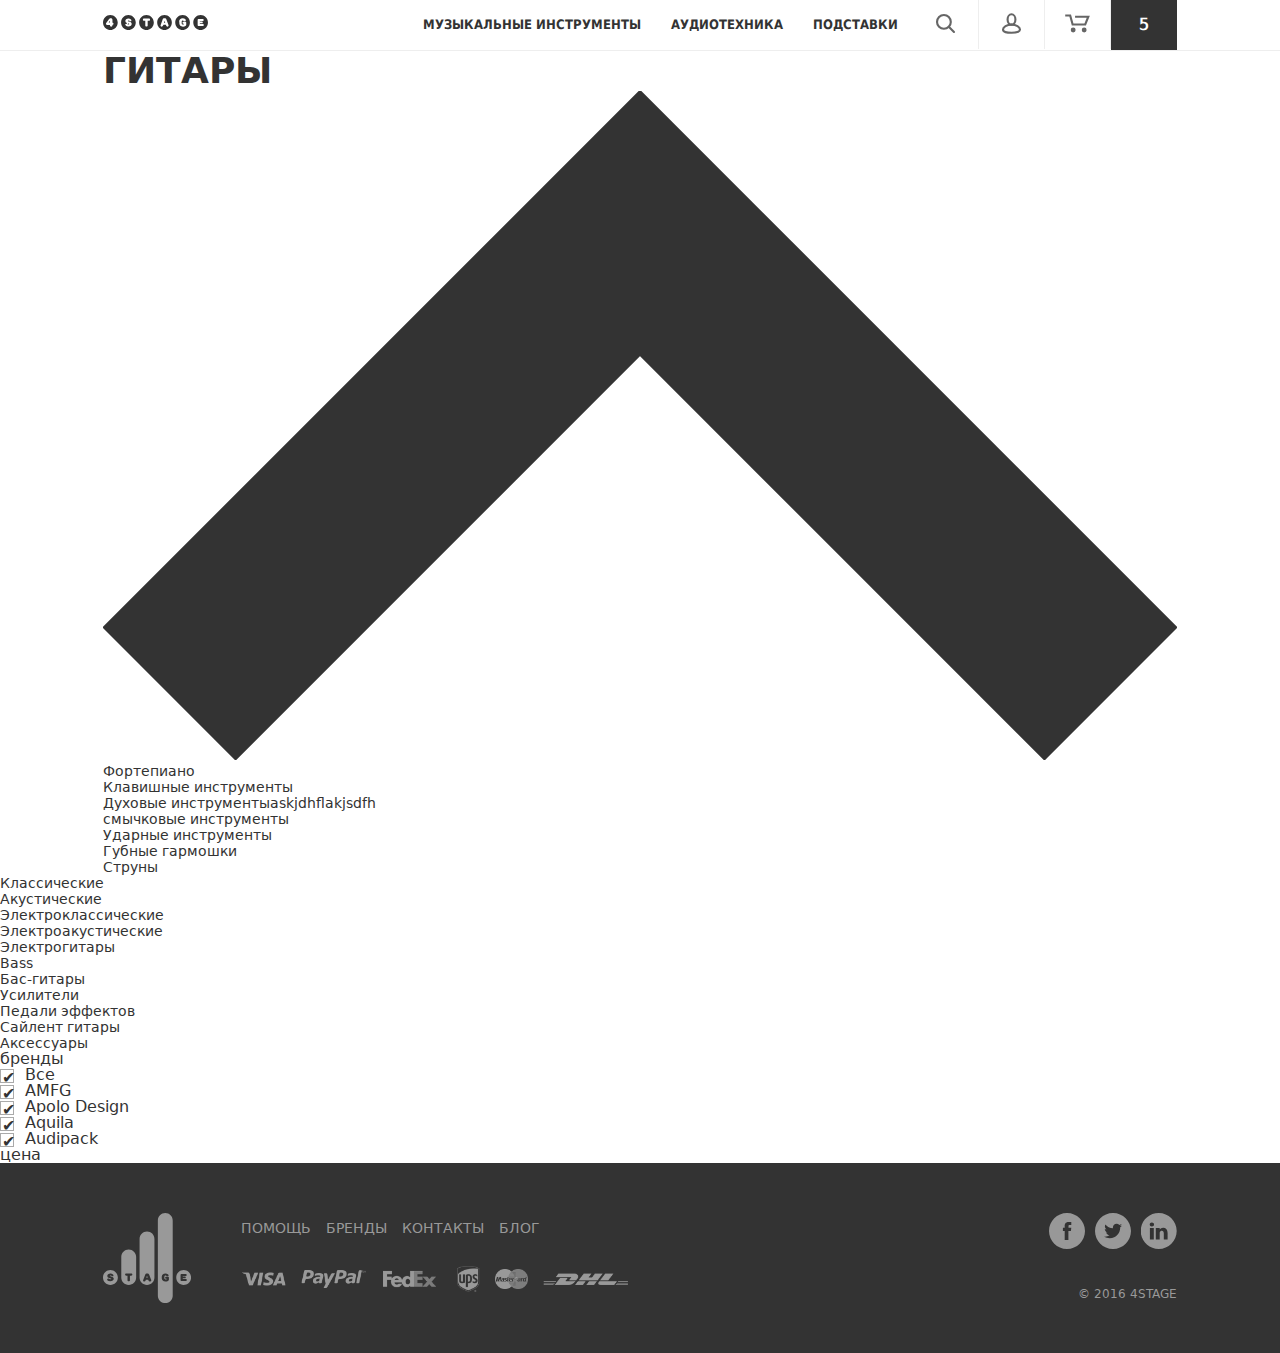
==== list.html @ 6c4a40c4 "no message" ====
<!DOCTYPE html>
<html lang="en">
<head>
    <meta charset="UTF-8">
    <title>4stage</title>

    <meta name="viewport" content="width=device-width, initial-scale=1.0, user-scalable=0">
    <link href="lib/owl-carousel/css/owl.carousel.css" rel="stylesheet">
    <link href="lib/owl-carousel/css/owl.theme.css" rel="stylesheet">
    <link rel="stylesheet" href="lib/bootstrap/css/bootstrap.min.css"/>
    <link rel="stylesheet" href="lib/swiper/css/swiper.min.css">
    <link rel="stylesheet" href="css/main.css" type="text/css"/>
</head>
<body>
<header class="navbar-fixed-top">
    <nav class="navbar navbar-default ">
        <div class="container-fluid">
            <div class="navbar-header">
                <a class="navbar-brand" href="#"><img src="img/ico/logo-min.svg" alt=""></a>

                <ul class="nav-menu">
                    <li class="search"><a><img src="img/ico/search.svg" alt=""><img src="img/ico/close.svg"
                                                                                    alt=""></a></li>
                    <li class="user-login"><a><img src="img/ico/user.svg" alt=""></a></li>
                    <li class="bucket"><a><img src="img/ico/bucket.svg" alt=""></a></li>
                    <li>0</li>
                </ul>
                <ul class="nav navbar-nav">
                    <li>
                        <a href="#menu1" data-toggle="tab">Музыкальные инструменты</a>
                    </li>
                    <li>
                        <a href="#menu2" data-toggle="tab">Аудиотехника</a>
                    </li>
                    <li>
                        <a href="#menu3" data-toggle="tab">Подставки</a>
                    </li>
                </ul>
            </div>

        </div>
    </nav>

    <div class="tab-content">
        <!--<div class="triangle"></div>-->
        <ul class="drop-menu tab-pane fade" id="menu1">
            <li><a href=""><img src="img/ico/MuzikalnieInstrumenti/1.svg" alt=""><span>Фортепиано</span></a></li>
            <li><a href=""><img src="img/ico/MuzikalnieInstrumenti/2.svg" alt=""><span>Клавишные инструменты</span></a>
            </li>
            <li><a href=""><img src="img/ico/MuzikalnieInstrumenti/3.svg" alt=""><span>Духовые инструменты</span></a>
            </li>
            <li><a href=""><img src="img/ico/MuzikalnieInstrumenti/4.svg" alt=""><span>Гитары</span></a></li>
            <li><a href=""><img src="img/ico/MuzikalnieInstrumenti/5.svg" alt=""><span>Смычковые инструменты</span></a>
            </li>
            <li><a href=""><img src="img/ico/MuzikalnieInstrumenti/6.svg" alt=""><span>Ударные инструменты</span></a>
            </li>
            <li><a href=""><img src="img/ico/MuzikalnieInstrumenti/7.svg" alt=""><span>Губные гармошки</span></a></li>
            <li><a href=""><img src="img/ico/MuzikalnieInstrumenti/8.svg" alt=""><span>Струны</span></a></li>
        </ul>

        <ul class="drop-menu tab-pane fade" id="menu2">
            <li><a href=""><img src="img/ico/AudioTexnika/1.svg" alt=""><span>Фортепиано</span></a></li>
            <li><a href=""><img src="img/ico/AudioTexnika/2.svg" alt=""><span>Клавишные инструменты</span></a></li>
            <li><a href=""><img src="img/ico/AudioTexnika/3.svg" alt=""><span>Духовые инструменты</span></a></li>
            <li><a href=""><img src="img/ico/AudioTexnika/4.svg" alt=""><span>Гитары</span></a></li>
            <li><a href=""><img src="img/ico/AudioTexnika/5.svg" alt=""><span>Смычковые инструменты</span></a></li>
            <li><a href=""><img src="img/ico/AudioTexnika/6.svg" alt=""><span>Ударные инструменты</span></a></li>
            <li><a href=""><img src="img/ico/AudioTexnika/7.svg" alt=""><span>Губные гармошки</span></a></li>
            <li><a href=""><img src="img/ico/AudioTexnika/8.svg" alt=""><span>Струны</span></a></li>
        </ul>
        <ul class="drop-menu tab-pane fade" id="menu3">
            <li><a href=""><img src="img/ico/Podstavki/1.svg" alt=""><span>Фортепиано</span></a></li>
            <li><a href=""><img src="img/ico/Podstavki/2.svg" alt=""><span>Клавишные инструменты</span></a></li>
            <li><a href=""><img src="img/ico/Podstavki/3.svg" alt=""><span>Духовые инструменты</span></a></li>
            <li><a href=""><img src="img/ico/Podstavki/4.svg" alt=""><span>Гитары</span></a></li>
            <li><a href=""><img src="img/ico/Podstavki/5.svg" alt=""><span>Смычковые инструменты</span></a></li>
        </ul>
        <div class="find">

            <div>
                <form action="">

                    <img src="img/ico/search-input.svg" alt=""><input type="text" name="search" class=""
                                                                      placeholder="Поиск">
                </form>
            </div>

        </div>
    </div>
    <div class="log-sub">

        <div class="login">
            <h1>Вход</h1>
            <form>
                <input type="email" name="mail" placeholder="E-mail">
                <input type="password" name="pass" placeholder="Пароль">
                <a href="#">Забыли пароль?</a>
                <input type="submit" name="enter" value="ВОЙТИ">
                <a href="#">Зарегистрироваться</a>
            </form>
        </div>
        <div class="subtotal">
            <ul>
                <li class="clearfix">
                    <div class="pic"><img src="img/subtotal-guitar-01.png" alt=""></div>
                    <div>
                        <h4><a href="#">D400-Dante</a></h4>
                        <p>Yamaha</p>
                        <p>Qty: <span>1</span></p>
                    </div>
                    <div>
                        <a class="close"></a>
                        <p class="price-bucket">$300</p>
                    </div>
                </li>
                <li class="clearfix">
                    <div class="pic"><img src="img/subtotal-guitar-01.png" alt=""></div>
                    <div>
                        <h4><a href="#">D400-Dante</a></h4>
                        <p>Yamaha</p>
                        <p>Qty: <span>1</span></p>
                    </div>
                    <div>
                        <a class="close"></a>
                        <p class="price-bucket">$240</p>
                    </div>
                </li>
                <li class="clearfix">
                    <div class="pic"><img src="img/subtotal-guitar-01.png" alt=""></div>
                    <div>
                        <h4><a href="#">D400-Dante</a></h4>
                        <p>Yamaha</p>
                        <p>Qty: <span>1</span></p>
                    </div>
                    <div>
                        <a class="close"></a>
                        <p class="price-bucket">$250</p>
                    </div>
                </li>
                <li class="clearfix">
                    <div class="pic"><img src="img/subtotal-guitar-01.png" alt=""></div>
                    <div>
                        <h4><a href="#">D400-Dante</a></h4>
                        <p>Yamaha</p>
                        <p>Qty: <span>1</span></p>
                    </div>
                    <div>
                        <a class="close"></a>
                        <p class="price-bucket">$420</p>
                    </div>
                </li>
                <li class="clearfix">
                    <div class="pic"><img src="img/subtotal-guitar-01.png" alt=""></div>
                    <div>
                        <h4><a href="#">D400-Dante</a></h4>
                        <p>Yamaha</p>
                        <p>Qty: <span>1</span></p>
                    </div>
                    <div>
                        <a class="close"></a>
                        <p class="price-bucket">$100</p>
                    </div>
                </li>
            </ul>
            <div class="checkout clearfix">
                <span>Subtotal</span>
                <span class="total-price">$0</span>
                <a href="#">ПЕРЕЙТИ К ОФОРМЛЕНИЮ</a>
            </div>
            <div class="bucket-empty">
                <img src="img/ico/empty-bucket-01.svg" alt="">
                <h1>карзина ПУСТА</h1>
                <p>Brows our products and fill the cart</p>
            </div>
        </div>
    </div>
</header>
<main class="list">
    <div class="part1">
        <div class="navigation">
            <div class="instrument">
                <div>
                    <h1>ГИТАРЫ</h1>
                    <span><img src="img/ico/dropdowen-arrow.svg" alt=""></span>
                </div>
                <ul>
                    <li><a href="#">Фортепиано</a></li>
                    <li><a href="#">Клавишные инструменты</a></li>
                    <li><a href="#">Духовые инструментыaskjdhflakjsdfh</a></li>
                    <li><a href="#">смычковые инструменты</a></li>
                    <li><a href="#">Ударные инструменты</a></li>
                    <li><a href="#">Губные гармошки</a></li>
                    <li><a href="#">Струны</a></li>
                </ul>
            </div>
            <div class="ordering"></div>
        </div>

    </div>
    <div class="part2">
        <div class="category">
            <ul class="type-of-instrument">
                <li><a href="#">Классические</a></li>
                <li><a href="#">Акустические</a></li>
                <li><a href="#">Электроклассические</a></li>
                <li><a href="#">Электроакустические</a></li>
                <li><a href="#">Электрогитары</a></li>
                <li><a href="#">Bass</a></li>
                <li><a href="#">Бас-гитары</a></li>
                <li><a href="#">Усилители</a></li>
                <li><a href="#">Педали эффектов</a></li>
                <li><a href="#">Сайлент гитары</a></li>
                <li><a href="#">Аксессуары</a></li>
            </ul>
            <div class="instrument-brand">
                <h3>бренды</h3>
                <div></div><ul>
                    <li>
                        <input type="checkbox" id="test1" checked="checked"/>
                        <label for="test1">Все</label>
                    </li>
                    <li>
                        <input type="checkbox" id="test2" checked="checked"/>
                        <label for="test2">AMFG</label>
                    </li>
                    <li>
                        <input type="checkbox" id="test3" checked="checked"/>
                        <label for="test3">Apolo Design</label>
                    </li>
                    <li>
                        <input type="checkbox" id="test4" checked="checked"/>
                        <label for="test4">Aquila</label>
                    </li>
                    <li>
                        <input type="checkbox" id="test5" checked="checked"/>
                        <label for="test5">Audipack</label>
                    </li>
                </ul>
            </div>
            <div class="price-slider">
                <h3>цена</h3>
                <ul>
                    <div></div>
                </ul>
            </div>
        </div>
        <div class="instrument-list">

        </div>
    </div>
</main>

<footer>
    <div class="footer clearfix">
        <div class="footer-logo"><a href="#"><img src="img/ico/main-logo-footer-01.svg" alt=""></a></div>
        <div class="footer-menu">
            <div class="vertical">
                <ul class="nav-menu-footer">
                    <li><a href="#">Помощь</a></li>
                    <li><a href="#">Бренды</a></li>
                    <li><a href="#">Контакты</a></li>
                    <li><a href="#">Блог</a></li>
                </ul>
                <ul class="pay-system">
                    <li><a href="#"><img src="img/logos/visa-01.png" alt=""></a></li>
                    <li><a href="#"><img src="img/logos/paypal-01.png" alt=""></a></li>
                    <li><a href="#"><img src="img/logos/FedEx-01.png" alt=""></a></li>
                    <li><a href="#"><img src="img/logos/ups-01.png" alt=""></a></li>
                    <li><a href="#"><img src="img/logos/master-01.png" alt=""></a></li>
                    <li><a href="#"><img src="img/logos/dhl-01.png" alt=""></a></li>
                </ul>
            </div>
        </div>
        <div class="social">
            <ul class="clearfix">
                <li><a href="#"><img src="img/ico/facebook.svg" alt=""></a></li>
                <li><a href="#"><img src="img/ico/twitter.svg" alt=""></a></li>
                <li><a href="#"><img src="img/ico/linkedin.svg" alt=""></a></li>
            </ul>
            <p>© 2016 <a href="#">4stage</a></p>
        </div>
    </div>
</footer>

<script type="text/javascript" src="lib/jQuery/jquery-1.12.3.min.js"></script>
<script type="text/javascript" src="lib/jQueryUI/js/jquery-ui.min.js"></script>
<script type="text/javascript" src="lib/massonry-isotop/js/masonry.js"></script>
<script src="lib/owl-carousel/js/owl.carousel.min.js"></script>
<script type="text/javascript" src="lib/bootstrap/js/bootstrap.js"></script>
<script src="js/main.js" type="text/javascript"></script>
</body>
</html>
---- css/main.css ----
@charset "UTF-8";
/* Welcome to Compass.
 * In this file you should write your main styles. (or centralize your imports)
 * Import this file using the following HTML or equivalent:
 * <link href="/stylesheets/screen.css" media="screen, projection" rel="stylesheet" type="text/css" /> */
/* line 5, ../../../../Library/Ruby/Gems/2.0.0/gems/compass-core-1.0.3/stylesheets/compass/reset/_utilities.scss */
html, body, div, span, applet, object, iframe,
h1, h2, h3, h4, h5, h6, p, blockquote, pre,
a, abbr, acronym, address, big, cite, code,
del, dfn, em, img, ins, kbd, q, s, samp,
small, strike, strong, sub, sup, tt, var,
b, u, i, center,
dl, dt, dd, ol, ul, li,
fieldset, form, label, legend,
table, caption, tbody, tfoot, thead, tr, th, td,
article, aside, canvas, details, embed,
figure, figcaption, footer, header, hgroup,
menu, nav, output, ruby, section, summary,
time, mark, audio, video {
  margin: 0;
  padding: 0;
  border: 0;
  font: inherit;
  font-size: 100%;
  vertical-align: baseline;
}

/* line 22, ../../../../Library/Ruby/Gems/2.0.0/gems/compass-core-1.0.3/stylesheets/compass/reset/_utilities.scss */
html {
  line-height: 1;
}

/* line 24, ../../../../Library/Ruby/Gems/2.0.0/gems/compass-core-1.0.3/stylesheets/compass/reset/_utilities.scss */
ol, ul {
  list-style: none;
}

/* line 26, ../../../../Library/Ruby/Gems/2.0.0/gems/compass-core-1.0.3/stylesheets/compass/reset/_utilities.scss */
table {
  border-collapse: collapse;
  border-spacing: 0;
}

/* line 28, ../../../../Library/Ruby/Gems/2.0.0/gems/compass-core-1.0.3/stylesheets/compass/reset/_utilities.scss */
caption, th, td {
  text-align: left;
  font-weight: normal;
  vertical-align: middle;
}

/* line 30, ../../../../Library/Ruby/Gems/2.0.0/gems/compass-core-1.0.3/stylesheets/compass/reset/_utilities.scss */
q, blockquote {
  quotes: none;
}
/* line 103, ../../../../Library/Ruby/Gems/2.0.0/gems/compass-core-1.0.3/stylesheets/compass/reset/_utilities.scss */
q:before, q:after, blockquote:before, blockquote:after {
  content: "";
  content: none;
}

/* line 32, ../../../../Library/Ruby/Gems/2.0.0/gems/compass-core-1.0.3/stylesheets/compass/reset/_utilities.scss */
a img {
  border: none;
}

/* line 116, ../../../../Library/Ruby/Gems/2.0.0/gems/compass-core-1.0.3/stylesheets/compass/reset/_utilities.scss */
article, aside, details, figcaption, figure, footer, header, hgroup, main, menu, nav, section, summary {
  display: block;
}

@font-face {
  font-family: 'DejaVuSans';
  src: url("../lib/fonts/DejaVuSans/DejaVuSans.ttf") format("truetype");
  src: url("../lib/fonts/DejaVuSans/DejaVuSans.woff") format("woff");
  src: url("../lib/fonts/DejaVuSans/DejaVuSans.eot?#iefix") format("embedded-opentype");
  src: url("../lib/fonts/DejaVuSans/DejaVuSans.svg#DejaVuSans") format("svg");
  font-weight: normal;
  font-style: normal;
}
@font-face {
  font-family: 'DejaVuSans-Bold';
  src: url("../lib/fonts/DejaVuSans-Bold/DejaVuSans-Bold.ttf") format("truetype");
  src: url("../lib/fonts/DejaVuSans-Bold/DejaVuSans-Bold.woff") format("woff");
  src: url("../lib/fonts/DejaVuSans-Bold/DejaVuSans-Bold.eot?#iefix") format("embedded-opentype");
  src: url("../lib/fonts/DejaVuSans-Bold/DejaVuSans-Bold.svg#DejaVuSans-Bold") format("svg");
  font-weight: normal;
  font-style: normal;
}
@font-face {
  font-family: 'DejaVuSansCondensed';
  src: url("../lib/fonts/DejaVuSansCondensed/DejaVuSansCondensed.ttf") format("truetype");
  src: url("../lib/fonts/DejaVuSansCondensed/DejaVuSansCondensed.woff") format("woff");
  src: url("../lib/fonts/DejaVuSansCondensed/DejaVuSansCondensed.eot?#iefix") format("embedded-opentype");
  src: url("../lib/fonts/DejaVuSansCondensed/DejaVuSansCondensed.svg#DejaVuSansCondensed") format("svg");
  font-weight: normal;
  font-style: normal;
}
@font-face {
  font-family: 'DejaVuSansCondensed-Bold';
  src: url("../lib/fonts/DejaVuSansCondensedBold/DejaVuSansCondensed-Bold.ttf") format("truetype");
  src: url("../lib/fonts/DejaVuSansCondensedBold/DejaVuSansCondensed-Bold.woff") format("woff");
  src: url("../lib/fonts/DejaVuSansCondensedBold/DejaVuSansCondensed-Bold.eot?#iefix") format("embedded-opentype");
  src: url("../lib/fonts/DejaVuSansCondensedBold/DejaVuSansCondensed-Bold.svg#DejaVuSansCondensed-Bold") format("svg");
  font-weight: normal;
  font-style: normal;
}
/* line 99, ../lib/sass/main.scss */
body, a, a:hover, a:focus {
  color: #333;
  -webkit-transition: all 0.3s ease-in-out;
  -moz-transition: all 0.3s ease-in-out;
  -o-transition: all 0.3s ease-in-out;
  transition: all 0.3s ease-in-out;
  text-decoration: none;
  outline: none;
}

/* line 106, ../lib/sass/main.scss */
body {
  font-family: "DejaVuSans", sans-serif;
}

/* line 110, ../lib/sass/main.scss */
h1 {
  text-transform: uppercase;
  font-family: "DejaVuSans-Bold", sans-serif;
  font-size: 36px;
  line-height: 40px;
}

/* line 117, ../lib/sass/main.scss */
h1, h2, h4, h5, h6 {
  line-height: normal;
}

/* line 121, ../lib/sass/main.scss */
p {
  color: #666;
  font-size: 14px;
  font-family: "DejaVuSans", sans-serif;
  line-height: 20px;
}

/* line 128, ../lib/sass/main.scss */
a {
  font-size: 14px;
}

/* line 133, ../lib/sass/main.scss */
header.navbar-fixed-top {
  z-index: 50;
}
/* line 136, ../lib/sass/main.scss */
header .navbar {
  margin: 0;
}
/* line 138, ../lib/sass/main.scss */
header .navbar.navbar-default {
  background-color: #fff;
  border: none;
  border-radius: 0;
  border-bottom: 1px solid #eee;
}
/* line 144, ../lib/sass/main.scss */
header .navbar .container-fluid {
  max-width: 1366px;
  width: 100%;
  margin: 0 auto;
  padding: 0;
}
/* line 149, ../lib/sass/main.scss */
header .navbar .container-fluid .navbar-header {
  width: 100%;
  padding: 0 103px;
}
/* line 153, ../lib/sass/main.scss */
header .navbar .container-fluid .navbar-header .navbar-brand > img {
  width: 105px;
}
/* line 157, ../lib/sass/main.scss */
header .navbar .container-fluid .navbar-header .nav {
  float: right;
}
/* line 159, ../lib/sass/main.scss */
header .navbar .container-fluid .navbar-header .nav li {
  text-transform: uppercase;
  font-family: "DejaVuSansCondensed-Bold", sans-serif;
  cursor: default;
  font-size: 13px;
  padding: 15px;
  line-height: 20px;
  color: #999;
}
/* line 168, ../lib/sass/main.scss */
header .navbar .container-fluid .navbar-header .nav li a {
  color: #333;
  font-weight: 900;
  font-size: 13px;
  padding: 0;
}
/* line 173, ../lib/sass/main.scss */
header .navbar .container-fluid .navbar-header .nav li a:hover {
  color: #999;
}
/* line 179, ../lib/sass/main.scss */
header .navbar .container-fluid .navbar-header .nav li.active a {
  color: #999;
}
/* line 184, ../lib/sass/main.scss */
header .navbar .container-fluid .navbar-header .nav .active > a {
  background: none;
}
/* line 188, ../lib/sass/main.scss */
header .navbar .container-fluid .navbar-header .nav-menu {
  float: right;
}
/* line 190, ../lib/sass/main.scss */
header .navbar .container-fluid .navbar-header .nav-menu li {
  float: left;
}
/* line 193, ../lib/sass/main.scss */
header .navbar .container-fluid .navbar-header .nav-menu li {
  border-right: 1px solid #eee;
}
/* line 196, ../lib/sass/main.scss */
header .navbar .container-fluid .navbar-header .nav-menu li a {
  display: inline-block;
  padding: 13px 20px;
}
/* line 200, ../lib/sass/main.scss */
header .navbar .container-fluid .navbar-header .nav-menu li a img {
  width: 25px;
}
/* line 206, ../lib/sass/main.scss */
header .navbar .container-fluid .navbar-header .nav-menu li.search a img:last-child {
  display: none;
}
/* line 211, ../lib/sass/main.scss */
header .navbar .container-fluid .navbar-header .nav-menu li:last-child {
  background: #333;
  border: none;
  color: #fff;
  text-align: center;
  width: 66px;
  height: 50px;
  font-weight: 700;
  font-size: 16px;
  line-height: 50px;
}
/* line 227, ../lib/sass/main.scss */
header .tab-content {
  position: relative;
}
/* line 229, ../lib/sass/main.scss */
header .tab-content .drop-menu {
  font-size: 0;
  position: absolute;
  z-index: 53;
  text-align: center;
  width: 100%;
  background: #eee;
}
/* line 236, ../lib/sass/main.scss */
header .tab-content .drop-menu li {
  -webkit-transition: all 0.3s ease-in-out;
  -moz-transition: all 0.3s ease-in-out;
  -o-transition: all 0.3s ease-in-out;
  transition: all 0.3s ease-in-out;
  display: inline-block;
  width: 146px;
  height: 160px;
  padding: 30px;
}
/* line 242, ../lib/sass/main.scss */
header .tab-content .drop-menu li:hover {
  background: #333;
}
/* line 244, ../lib/sass/main.scss */
header .tab-content .drop-menu li:hover a {
  color: #eee;
}
/* line 246, ../lib/sass/main.scss */
header .tab-content .drop-menu li:hover a img {
  -webkit-filter: brightness(465%);
  /* Chrome, Safari, Opera */
  filter: brightness(465%);
}
/* line 252, ../lib/sass/main.scss */
header .tab-content .drop-menu li a {
  width: 100%;
  display: inline-block;
  height: 100%;
  vertical-align: middle;
}
/* line 257, ../lib/sass/main.scss */
header .tab-content .drop-menu li a img {
  width: 50px;
  display: inline-block;
  -webkit-transition: all 0.3s ease-in-out;
  -moz-transition: all 0.3s ease-in-out;
  -o-transition: all 0.3s ease-in-out;
  transition: all 0.3s ease-in-out;
}
/* line 262, ../lib/sass/main.scss */
header .tab-content .drop-menu li a span {
  font-size: 12px;
  display: block;
  margin-top: 10px;
}
/* line 269, ../lib/sass/main.scss */
header .tab-content .drop-menu:before {
  content: '';
  position: absolute;
  top: -12px;
  z-index: 51;
  width: 0;
  height: 0;
  border-left: 10px solid transparent;
  border-right: 10px solid transparent;
  border-bottom: 12px solid #eee;
}
/* line 281, ../lib/sass/main.scss */
header .tab-content #menu1.drop-menu:before {
  left: 885px;
}
/* line 284, ../lib/sass/main.scss */
header .tab-content #menu2.drop-menu:before {
  right: 815px;
}
/* line 287, ../lib/sass/main.scss */
header .tab-content #menu3.drop-menu:before {
  right: 685px;
}
/* line 290, ../lib/sass/main.scss */
header .tab-content .find {
  position: absolute;
  height: 150px;
  width: 100%;
  background: #eee;
  display: none;
}
/* line 296, ../lib/sass/main.scss */
header .tab-content .find div {
  height: 100%;
  position: relative;
}
/* line 299, ../lib/sass/main.scss */
header .tab-content .find div:before {
  content: '';
  position: absolute;
  z-index: 51;
  width: 0;
  height: 0;
  border-left: 10px solid transparent;
  border-right: 10px solid transparent;
}
/* line 308, ../lib/sass/main.scss */
header .tab-content .find div:before {
  top: -12px;
  right: 600px;
  border-bottom: 12px solid #eee;
}
/* line 313, ../lib/sass/main.scss */
header .tab-content .find div form {
  position: absolute;
  left: 50%;
  top: 50%;
  -webkit-transform: translate(-50%, -50%);
  -moz-transform: translate(-50%, -50%);
  -o-transform: translate(-50%, -50%);
  transform: translate(-50%, -50%);
  width: 456px;
}
/* line 319, ../lib/sass/main.scss */
header .tab-content .find div form:after {
  content: "";
  border-bottom: 1px solid #999;
  width: 100%;
  position: absolute;
  bottom: 0;
  left: 0;
}
/* line 328, ../lib/sass/main.scss */
header .tab-content .find div form img {
  width: 18px;
}
/* line 332, ../lib/sass/main.scss */
header .tab-content .find div form input {
  width: calc(100% - 18px);
  background: #eee;
  border: none;
  color: #999;
  padding: 5px 15px;
}
/* line 338, ../lib/sass/main.scss */
header .tab-content .find div form input:focus {
  outline: none;
}
/* line 348, ../lib/sass/main.scss */
header .log-sub {
  width: 1160px;
  margin: 0 auto;
  position: relative;
}
/* line 353, ../lib/sass/main.scss */
header .log-sub .login {
  right: 15px;
  text-align: center;
  width: 300px;
  padding: 30px 0;
  position: absolute;
  border-bottom-left-radius: 10px;
  border-bottom-right-radius: 10px;
}
/* line 362, ../lib/sass/main.scss */
header .log-sub .login:before, header .log-sub .login:after {
  right: 140px;
}
/* line 366, ../lib/sass/main.scss */
header .log-sub .login h1 {
  font-size: 36px;
  font-family: "DejaVuSansCondensed", sans-serif;
}
/* line 371, ../lib/sass/main.scss */
header .log-sub .login input {
  width: 270px;
  padding: 10px 15px;
  display: block;
  margin: 10px auto;
  border: 1px solid #eee;
  outline: none;
  color: #999;
}
/* line 379, ../lib/sass/main.scss */
header .log-sub .login input:focus {
  border: 1px solid #999;
}
/* line 383, ../lib/sass/main.scss */
header .log-sub .login input[type='submit'] {
  width: 154px;
  margin: 10px auto;
  background: #333;
  color: #fff;
  border-radius: 50px;
  font-family: "DejaVuSansCondensed", sans-serif;
}
/* line 392, ../lib/sass/main.scss */
header .log-sub .login a {
  font-family: "DejaVuSans-Bold", sans-serif;
  font-size: 14px;
  margin: 10px 0;
  font-weight: 700;
}
/* line 400, ../lib/sass/main.scss */
header .log-sub .login,
header .log-sub .subtotal {
  border: 1px solid #eee;
  display: none;
  background: #fff;
}
/* line 405, ../lib/sass/main.scss */
header .log-sub .login:before, header .log-sub .login:after,
header .log-sub .subtotal:before,
header .log-sub .subtotal:after {
  content: '';
  position: absolute;
  z-index: 51;
  width: 0;
  height: 0;
  border-left: 10px solid transparent;
  border-right: 10px solid transparent;
}
/* line 414, ../lib/sass/main.scss */
header .log-sub .login:before,
header .log-sub .subtotal:before {
  top: -13px;
  border-bottom: 12px solid #eee;
}
/* line 418, ../lib/sass/main.scss */
header .log-sub .login:after,
header .log-sub .subtotal:after {
  top: -12px;
  border-bottom: 12px solid #fff;
}
/* line 423, ../lib/sass/main.scss */
header .log-sub .subtotal {
  position: absolute;
  right: 0;
  border-bottom-left-radius: 10px;
  border-bottom-right-radius: 10px;
}
/* line 428, ../lib/sass/main.scss */
header .log-sub .subtotal:before, header .log-sub .subtotal:after {
  right: 90px;
}
/* line 431, ../lib/sass/main.scss */
header .log-sub .subtotal ul {
  overflow: scroll;
  overflow-x: hidden;
  width: 300px;
}
/* line 435, ../lib/sass/main.scss */
header .log-sub .subtotal ul li {
  position: relative;
  padding: 20px 20px 0 20px;
}
/* line 438, ../lib/sass/main.scss */
header .log-sub .subtotal ul li:after {
  border-bottom: 1px solid #eee;
  width: 260px;
  padding: 10px 0;
}
/* line 444, ../lib/sass/main.scss */
header .log-sub .subtotal ul li div {
  float: left;
}
/* line 446, ../lib/sass/main.scss */
header .log-sub .subtotal ul li div p {
  font-size: 13px;
  color: #666;
}
/* line 452, ../lib/sass/main.scss */
header .log-sub .subtotal ul li div:last-child {
  float: right;
}
/* line 454, ../lib/sass/main.scss */
header .log-sub .subtotal ul li div:last-child p {
  position: absolute;
  bottom: 22px;
  right: 22px;
  font-family: "DejaVuSans-Bold", sans-serif;
  font-weight: 600;
}
/* line 461, ../lib/sass/main.scss */
header .log-sub .subtotal ul li div:last-child .close {
  position: absolute;
  right: 20px;
  top: 20px;
  width: 14px;
  height: 14px;
  opacity: 0;
  transition: 0s;
}
/* line 470, ../lib/sass/main.scss */
header .log-sub .subtotal ul li div:last-child .close:before, header .log-sub .subtotal ul li div:last-child .close:after {
  position: absolute;
  right: 10px;
  content: ' ';
  height: 14px;
  width: 2px;
  background-color: #999;
}
/* line 478, ../lib/sass/main.scss */
header .log-sub .subtotal ul li div:last-child .close:before {
  transform: rotate(45deg);
}
/* line 481, ../lib/sass/main.scss */
header .log-sub .subtotal ul li div:last-child .close:after {
  transform: rotate(-45deg);
}
/* line 485, ../lib/sass/main.scss */
header .log-sub .subtotal ul li div h4 {
  font-family: "DejaVuSansCondensed-Bold", sans-serif;
  font-size: 16px;
  margin-bottom: 5px;
}
/* line 491, ../lib/sass/main.scss */
header .log-sub .subtotal ul li div h4 + p + p span {
  font-weight: 600;
}
/* line 498, ../lib/sass/main.scss */
header .log-sub .subtotal ul li .pic {
  margin-right: 10px;
}
/* line 500, ../lib/sass/main.scss */
header .log-sub .subtotal ul li .pic img {
  width: 62px;
  height: 62px;
}
/* line 505, ../lib/sass/main.scss */
header .log-sub .subtotal ul li:hover {
  background: #eee;
}
/* line 509, ../lib/sass/main.scss */
header .log-sub .subtotal ul li:hover div:last-child .close {
  opacity: 1;
}
/* line 517, ../lib/sass/main.scss */
header .log-sub .subtotal .checkout {
  width: 300px;
  padding: 20px;
  background: #eee;
  border-bottom-left-radius: 10px;
  border-bottom-right-radius: 10px;
}
/* line 523, ../lib/sass/main.scss */
header .log-sub .subtotal .checkout span {
  margin-bottom: 20px;
}
/* line 525, ../lib/sass/main.scss */
header .log-sub .subtotal .checkout span:first-child {
  float: left;
  font-family: "DejaVuSansCondensed", sans-serif;
}
/* line 529, ../lib/sass/main.scss */
header .log-sub .subtotal .checkout span:last-of-type {
  float: right;
  font-family: CondensedBold, sans-serif;
}
/* line 534, ../lib/sass/main.scss */
header .log-sub .subtotal .checkout a {
  font-family: "DejaVuSansCondensed", sans-serif;
  display: block;
  color: #eee;
  background: #333;
  width: 100%;
  border-radius: 50px;
  text-align: center;
  font-size: 14px;
  padding: 10px;
  float: left;
}
/* line 547, ../lib/sass/main.scss */
header .log-sub .subtotal .bucket-empty {
  display: none;
  width: 300px;
  text-align: center;
  padding: 30px 25px;
}
/* line 552, ../lib/sass/main.scss */
header .log-sub .subtotal .bucket-empty img {
  width: 120px;
  display: inline-block;
  margin-bottom: 15px;
}
/* line 557, ../lib/sass/main.scss */
header .log-sub .subtotal .bucket-empty h1 {
  font-family: "DejaVuSansCondensed", sans-serif;
  margin-bottom: 15px;
}

/* line 567, ../lib/sass/main.scss */
.home .part2 .instruments,
.home .part3 .clearfix,
.home .part4 .recom,
.home .part5 div {
  max-width: 1366px;
  padding: 0 103px;
  margin: 0 auto;
}

/* line 577, ../lib/sass/main.scss */
.footer {
  max-width: 1366px;
  padding: 0 103px;
  margin: 0 auto;
}

/* line 584, ../lib/sass/main.scss */
.list .part1 {
  max-width: 1366px;
  padding: 0 103px;
  margin: 0 auto;
}

/* line 591, ../lib/sass/main.scss */
main {
  margin-top: 50px;
  /* Base for label styling */
  /* checkbox aspect */
  /* checked mark aspect */
  /* checked mark aspect changes */
  /* disabled checkbox */
}
/* line 595, ../lib/sass/main.scss */
main.home .black-overlay {
  width: 100%;
  height: 100%;
  background: rgba(0, 0, 0, 0.81);
  position: fixed;
  left: 0;
  top: 0;
  z-index: 5;
  overflow-y: hidden;
}
/* line 605, ../lib/sass/main.scss */
main.home .part1,
main.home .part2,
main.home .part3,
main.home .part4,
main.home .part5 {
  margin-bottom: 60px;
  position: relative;
}
/* line 613, ../lib/sass/main.scss */
main.home .part1 .item {
  margin: 0 auto;
  height: 70vh;
}
/* line 617, ../lib/sass/main.scss */
main.home .part1 .item .clearfix {
  position: relative;
  max-width: 1366px;
  margin: 0 auto;
  height: 100%;
}
/* line 622, ../lib/sass/main.scss */
main.home .part1 .item .clearfix .shop-now {
  position: absolute;
  padding: 0 0 0 103px;
  top: 40%;
}
/* line 626, ../lib/sass/main.scss */
main.home .part1 .item .clearfix .shop-now h1, main.home .part1 .item .clearfix .shop-now p {
  color: #fff;
  margin-bottom: 20px;
}
/* line 630, ../lib/sass/main.scss */
main.home .part1 .item .clearfix .shop-now h1 {
  font-family: "DejaVuSansCondensed-Bold", sans-serif;
}
/* line 633, ../lib/sass/main.scss */
main.home .part1 .item .clearfix .shop-now a {
  display: inline-block;
  background: #fff;
  color: #333;
  padding: 10px 25px;
  border-radius: 50px;
}
/* line 679, ../lib/sass/main.scss */
main.home .part2 .instruments {
  font-size: 0;
}
/* line 681, ../lib/sass/main.scss */
main.home .part2 .instruments a {
  display: inline-block;
}
/* line 684, ../lib/sass/main.scss */
main.home .part2 .instruments div {
  position: relative;
  display: inline-block;
}
/* line 688, ../lib/sass/main.scss */
main.home .part2 .instruments div span {
  text-transform: uppercase;
  position: absolute;
  font-family: "DejaVuSansCondensed-Bold", sans-serif;
  font-size: 24px;
}
/* line 695, ../lib/sass/main.scss */
main.home .part2 .instruments .amplifiers {
  margin-right: 20px;
  width: 40%;
  height: 425px;
}
/* line 699, ../lib/sass/main.scss */
main.home .part2 .instruments .amplifiers a {
  height: 425px;
}
/* line 701, ../lib/sass/main.scss */
main.home .part2 .instruments .amplifiers a img {
  width: 464px;
}
/* line 704, ../lib/sass/main.scss */
main.home .part2 .instruments .amplifiers a span {
  left: 20px;
  top: 20px;
}
/* line 710, ../lib/sass/main.scss */
main.home .part2 .instruments .microphone {
  margin-right: 20px;
  width: 18.2%;
}
/* line 713, ../lib/sass/main.scss */
main.home .part2 .instruments .microphone a {
  height: 425px;
}
/* line 715, ../lib/sass/main.scss */
main.home .part2 .instruments .microphone a span {
  left: 20px;
  bottom: 20px;
}
/* line 719, ../lib/sass/main.scss */
main.home .part2 .instruments .microphone a img {
  width: 211px;
}
/* line 724, ../lib/sass/main.scss */
main.home .part2 .instruments .trumpet {
  width: 38.3%;
}
/* line 726, ../lib/sass/main.scss */
main.home .part2 .instruments .trumpet div {
  display: block;
}
/* line 728, ../lib/sass/main.scss */
main.home .part2 .instruments .trumpet div:first-child {
  margin-bottom: 15px;
}
/* line 730, ../lib/sass/main.scss */
main.home .part2 .instruments .trumpet div:first-child a {
  height: 202.5px;
}
/* line 732, ../lib/sass/main.scss */
main.home .part2 .instruments .trumpet div:first-child a span {
  left: 20px;
  top: 20px;
}
/* line 736, ../lib/sass/main.scss */
main.home .part2 .instruments .trumpet div:first-child a img {
  width: 445px;
}
/* line 742, ../lib/sass/main.scss */
main.home .part2 .instruments .trumpet div:last-child a {
  height: 202.5px;
}
/* line 744, ../lib/sass/main.scss */
main.home .part2 .instruments .trumpet div:last-child a span {
  left: 20px;
  bottom: 20px;
}
/* line 748, ../lib/sass/main.scss */
main.home .part2 .instruments .trumpet div:last-child a img {
  width: 445px;
}
/* line 758, ../lib/sass/main.scss */
main.home .part3 {
  position: relative;
  background: #eee;
  overflow: hidden;
  height: 420px;
}
/* line 763, ../lib/sass/main.scss */
main.home .part3 .clearfix {
  position: relative;
  width: 1366px;
  margin: 0 auto;
  padding: 0 103px;
  height: 100%;
}
/* line 769, ../lib/sass/main.scss */
main.home .part3 .clearfix .col-lg-6:first-child {
  padding-left: 0;
  height: 100%;
}
/* line 772, ../lib/sass/main.scss */
main.home .part3 .clearfix .col-lg-6:first-child div {
  width: 90%;
  position: absolute;
  top: 50%;
  padding-left: 0;
  transform: translateY(-50%);
}
/* line 778, ../lib/sass/main.scss */
main.home .part3 .clearfix .col-lg-6:first-child div h1, main.home .part3 .clearfix .col-lg-6:first-child div p {
  margin-bottom: 20px;
}
/* line 781, ../lib/sass/main.scss */
main.home .part3 .clearfix .col-lg-6:first-child div h1 {
  font-family: "DejaVuSansCondensed-Bold", sans-serif;
}
/* line 784, ../lib/sass/main.scss */
main.home .part3 .clearfix .col-lg-6:first-child div a {
  padding: 10px 25px;
  background: #333;
  color: #eee;
  border-radius: 50px;
  display: inline-block;
}
/* line 794, ../lib/sass/main.scss */
main.home .part3 .clearfix img {
  position: absolute;
  top: -160px;
}
/* line 801, ../lib/sass/main.scss */
main.home .part4 h1 {
  font-family: "DejaVuSansCondensed", sans-serif;
  margin-bottom: 40px;
}
/* line 807, ../lib/sass/main.scss */
main.home .part4 #owl-recom .owl-item .item {
  margin-right: 10px;
  position: relative;
}
/* line 812, ../lib/sass/main.scss */
main.home .part4 #owl-recom .owl-item .item a img {
  display: block;
  width: 100%;
  height: auto;
}
/* line 819, ../lib/sass/main.scss */
main.home .part4 #owl-recom .owl-item .item h4 {
  height: 32px;
  margin: 10px 0;
}
/* line 822, ../lib/sass/main.scss */
main.home .part4 #owl-recom .owl-item .item h4 a {
  text-transform: uppercase;
  font-family: "DejaVuSansCondensed-Bold", sans-serif;
  font-size: 16px;
}
/* line 830, ../lib/sass/main.scss */
main.home .part4 #owl-recom .owl-item .item p {
  margin-bottom: 10px;
}
/* line 834, ../lib/sass/main.scss */
main.home .part4 #owl-recom .owl-item .item div span {
  float: left;
  font-size: 20px;
  font-family: "DejaVuSansCondensed", sans-serif;
}
/* line 841, ../lib/sass/main.scss */
main.home .part4 #owl-recom .owl-item .item div .added, main.home .part4 #owl-recom .owl-item .item div .add {
  position: absolute;
  right: 0;
  display: none;
}
/* line 845, ../lib/sass/main.scss */
main.home .part4 #owl-recom .owl-item .item div .added img, main.home .part4 #owl-recom .owl-item .item div .add img {
  width: 20px;
  height: 20px;
}
/* line 850, ../lib/sass/main.scss */
main.home .part4 #owl-recom .owl-item .item div .add {
  display: inline-block;
  height: 20px;
  cursor: pointer;
  z-index: 5;
  opacity: 0.7;
  -webkit-transition: all 0.3s ease-in-out;
  -moz-transition: all 0.3s ease-in-out;
  -o-transition: all 0.3s ease-in-out;
  transition: all 0.3s ease-in-out;
}
/* line 857, ../lib/sass/main.scss */
main.home .part4 #owl-recom .owl-item .item div .add:hover {
  transform: rotate(90deg);
  opacity: 1;
}
/* line 865, ../lib/sass/main.scss */
main.home .part4 #owl-recom .owl-controls {
  position: absolute;
  top: -70px;
  right: 5px;
  margin: 0;
}
/* line 870, ../lib/sass/main.scss */
main.home .part4 #owl-recom .owl-controls .owl-prev {
  background: url("../img/ico/arrow-l.svg"), no-repeat;
}
/* line 872, ../lib/sass/main.scss */
main.home .part4 #owl-recom .owl-controls .owl-prev:hover {
  opacity: 1;
}
/* line 876, ../lib/sass/main.scss */
main.home .part4 #owl-recom .owl-controls .owl-next {
  background: url("../img/ico/arrow-r.svg"), no-repeat;
}
/* line 878, ../lib/sass/main.scss */
main.home .part4 #owl-recom .owl-controls .owl-next:hover {
  opacity: 1;
}
/* line 882, ../lib/sass/main.scss */
main.home .part4 #owl-recom .owl-controls .owl-next, main.home .part4 #owl-recom .owl-controls .owl-prev {
  width: 34px;
  height: 34px;
  opacity: 0.5;
  -webkit-transition: all 0.3s ease-in-out;
  -moz-transition: all 0.3s ease-in-out;
  -o-transition: all 0.3s ease-in-out;
  transition: all 0.3s ease-in-out;
}
/* line 893, ../lib/sass/main.scss */
main.home .part5 {
  background: #eee;
  margin-bottom: 0;
}
/* line 896, ../lib/sass/main.scss */
main.home .part5 div {
  height: 145px;
}
/* line 898, ../lib/sass/main.scss */
main.home .part5 div .logos {
  position: absolute;
  mix-blend-mode: multiply;
  font-size: 0;
}
/* line 902, ../lib/sass/main.scss */
main.home .part5 div .logos li {
  float: left;
  width: 193.3px;
}
/* line 906, ../lib/sass/main.scss */
main.home .part5 div .logos li img {
  width: 100%;
  mix-blend-mode: multiply;
  opacity: 0.5;
  -webkit-filter: grayscale(100%);
  filter: grayscale(100%);
  -webkit-transition: all 0.3s ease-in-out;
  -moz-transition: all 0.3s ease-in-out;
  -o-transition: all 0.3s ease-in-out;
  transition: all 0.3s ease-in-out;
}
/* line 914, ../lib/sass/main.scss */
main.home .part5 div .logos li:hover img {
  opacity: 1;
  -webkit-filter: grayscale(0);
  filter: grayscale(0);
}
/* line 930, ../lib/sass/main.scss */
main.list .part1 .navigation .nstrument {
  margin-top: 60px;
  background: #eee;
  width: 275px;
  border-radius: 10px;
  overflow: hidden;
  position: relative;
}
/* line 937, ../lib/sass/main.scss */
main.list .part1 .navigation .nstrument div {
  background: #fff;
}
/* line 939, ../lib/sass/main.scss */
main.list .part1 .navigation .nstrument div h1 {
  display: inline-block;
  font-size: 20px;
  padding: 15px;
}
/* line 944, ../lib/sass/main.scss */
main.list .part1 .navigation .nstrument div span {
  cursor: pointer;
  margin: 15px;
  display: inline-block;
  float: right;
  -webkit-transition: all 0.3s ease-in-out;
  -moz-transition: all 0.3s ease-in-out;
  -o-transition: all 0.3s ease-in-out;
  transition: all 0.3s ease-in-out;
  -webkit-transform: rotate(180deg);
  -moz-transform: rotate(180deg);
  -o-transform: rotate(180deg);
  transform: rotate(180deg);
}
/* line 954, ../lib/sass/main.scss */
main.list .part1 .navigation .nstrument div span img {
  width: 15px;
}
/* line 959, ../lib/sass/main.scss */
main.list .part1 .navigation .nstrument ul {
  position: absolute;
  top: 0;
  z-index: -3;
}
/* line 964, ../lib/sass/main.scss */
main.list .part1 .navigation .nstrument ul li a {
  text-transform: uppercase;
  padding: 15px;
  display: inline-block;
  line-height: 20px;
}
/* line 969, ../lib/sass/main.scss */
main.list .part1 .navigation .nstrument ul li a:hover {
  color: #999;
}
/* line 990, ../lib/sass/main.scss */
main .item div {
  -webkit-transition: all 0.3s ease-in-out;
  -moz-transition: all 0.3s ease-in-out;
  -o-transition: all 0.3s ease-in-out;
  transition: all 0.3s ease-in-out;
  position: relative;
}
/* line 993, ../lib/sass/main.scss */
main .item div .overlay-item {
  width: 100%;
  height: 100%;
  position: absolute;
  top: 0;
  -webkit-transition: all 0.3s ease-in-out;
  -moz-transition: all 0.3s ease-in-out;
  -o-transition: all 0.3s ease-in-out;
  transition: all 0.3s ease-in-out;
  background: rgba(0, 0, 0, 0.51);
  opacity: 0;
}
/* line 1001, ../lib/sass/main.scss */
main .item div .overlay-item div {
  width: 75%;
  text-align: center;
  position: absolute;
  top: 50%;
  left: 50%;
  -webkit-transform: translate(-50%, -50%);
  -moz-transform: translate(-50%, -50%);
  -o-transform: translate(-50%, -50%);
  transform: translate(-50%, -50%);
}
/* line 1008, ../lib/sass/main.scss */
main .item div .overlay-item div button {
  -webkit-transition: all 0.3s ease-in-out;
  -moz-transition: all 0.3s ease-in-out;
  -o-transition: all 0.3s ease-in-out;
  transition: all 0.3s ease-in-out;
  font-size: 14px;
  text-transform: uppercase;
  padding: 10px;
  width: 100%;
  border-radius: 50px;
  background: none;
  color: #fff;
  border: 2px solid #fff;
}
/* line 1018, ../lib/sass/main.scss */
main .item div .overlay-item div button:first-child {
  margin-bottom: 10px;
}
/* line 1021, ../lib/sass/main.scss */
main .item div .overlay-item div button:hover {
  background: #fff;
  color: #333;
}
/* line 1028, ../lib/sass/main.scss */
main .item div:hover {
  opacity: 1;
}
/* line 1037, ../lib/sass/main.scss */
main [type="checkbox"]:not(:checked),
main [type="checkbox"]:checked {
  position: absolute;
  left: -9999px;
}
/* line 1043, ../lib/sass/main.scss */
main [type="checkbox"]:not(:checked) + label,
main [type="checkbox"]:checked + label {
  position: relative;
  padding-left: 25px;
  cursor: pointer;
}
/* line 1051, ../lib/sass/main.scss */
main [type="checkbox"]:not(:checked) + label:before,
main [type="checkbox"]:checked + label:before {
  content: '';
  position: absolute;
  left: 0;
  top: 2px;
  width: 14px;
  height: 14px;
  border: 1px solid #aaa;
  background: none;
}
/* line 1064, ../lib/sass/main.scss */
main [type="checkbox"]:not(:checked) + label:after,
main [type="checkbox"]:checked + label:after {
  content: '✔';
  position: absolute;
  top: 5px;
  left: 2px;
  font-size: 16px;
  line-height: 0.8;
  color: #333;
  transition: all .2s;
}
/* line 1077, ../lib/sass/main.scss */
main [type="checkbox"]:not(:checked) + label:after {
  opacity: 0;
  transform: scale(0);
}
/* line 1082, ../lib/sass/main.scss */
main [type="checkbox"]:checked + label:after {
  opacity: 1;
  transform: scale(1);
}
/* line 1088, ../lib/sass/main.scss */
main [type="checkbox"]:disabled:not(:checked) + label:before,
main [type="checkbox"]:disabled:checked + label:before {
  box-shadow: none;
  border-color: #bbb;
  background-color: #ddd;
}
/* line 1095, ../lib/sass/main.scss */
main [type="checkbox"]:disabled:checked + label:after {
  color: #999;
}
/* line 1099, ../lib/sass/main.scss */
main [type="checkbox"]:disabled + label {
  color: #aaa;
}

/* line 1105, ../lib/sass/main.scss */
footer {
  background: #333;
}
/* line 1108, ../lib/sass/main.scss */
footer .footer {
  padding-top: 50px;
  padding-bottom: 50px;
}
/* line 1111, ../lib/sass/main.scss */
footer .footer .footer-logo,
footer .footer .footer-menu {
  float: left;
}
/* line 1115, ../lib/sass/main.scss */
footer .footer .footer-logo {
  width: 88px;
  margin-right: 50px;
  height: 90px;
}
/* line 1119, ../lib/sass/main.scss */
footer .footer .footer-logo img {
  width: 100%;
}
/* line 1123, ../lib/sass/main.scss */
footer .footer .footer-menu {
  display: table;
  height: 90px;
}
/* line 1126, ../lib/sass/main.scss */
footer .footer .footer-menu .vertical {
  display: table-cell;
  vertical-align: middle;
}
/* line 1129, ../lib/sass/main.scss */
footer .footer .footer-menu .vertical .nav-menu-footer {
  margin-bottom: 30px;
}
/* line 1131, ../lib/sass/main.scss */
footer .footer .footer-menu .vertical .nav-menu-footer li {
  display: inline-block;
  margin-right: 10px;
}
/* line 1134, ../lib/sass/main.scss */
footer .footer .footer-menu .vertical .nav-menu-footer li a {
  text-transform: uppercase;
  color: #999;
}
/* line 1137, ../lib/sass/main.scss */
footer .footer .footer-menu .vertical .nav-menu-footer li a:hover {
  color: #fff;
}
/* line 1144, ../lib/sass/main.scss */
footer .footer .footer-menu .vertical .pay-system li {
  display: inline-block;
  margin-right: 10px;
}
/* line 1148, ../lib/sass/main.scss */
footer .footer .footer-menu .vertical .pay-system li a img {
  height: 26px;
  opacity: 0.5;
}
/* line 1155, ../lib/sass/main.scss */
footer .footer .footer-menu .vertical .pay-system li:hover a img {
  -webkit-transition: all 0.3s ease-in-out;
  -moz-transition: all 0.3s ease-in-out;
  -o-transition: all 0.3s ease-in-out;
  transition: all 0.3s ease-in-out;
  opacity: 1;
}
/* line 1165, ../lib/sass/main.scss */
footer .footer .social {
  float: right;
  height: 90px;
}
/* line 1168, ../lib/sass/main.scss */
footer .footer .social .clearfix {
  margin-bottom: 35px;
}
/* line 1170, ../lib/sass/main.scss */
footer .footer .social .clearfix li {
  width: 36px;
  height: 36px;
  float: left;
  margin-right: 10px;
}
/* line 1175, ../lib/sass/main.scss */
footer .footer .social .clearfix li:last-child {
  margin: 0;
}
/* line 1179, ../lib/sass/main.scss */
footer .footer .social .clearfix li a img {
  width: 100%;
  -webkit-transition: all 0.3s ease-in-out;
  -moz-transition: all 0.3s ease-in-out;
  -o-transition: all 0.3s ease-in-out;
  transition: all 0.3s ease-in-out;
}
/* line 1186, ../lib/sass/main.scss */
footer .footer .social .clearfix li:hover a img {
  -webkit-filter: brightness(170%);
  filter: brightness(170%);
}
/* line 1193, ../lib/sass/main.scss */
footer .footer .social p {
  text-transform: uppercase;
  text-align: right;
}
/* line 1196, ../lib/sass/main.scss */
footer .footer .social p, footer .footer .social p a {
  color: #999;
  font-size: 12px;
}
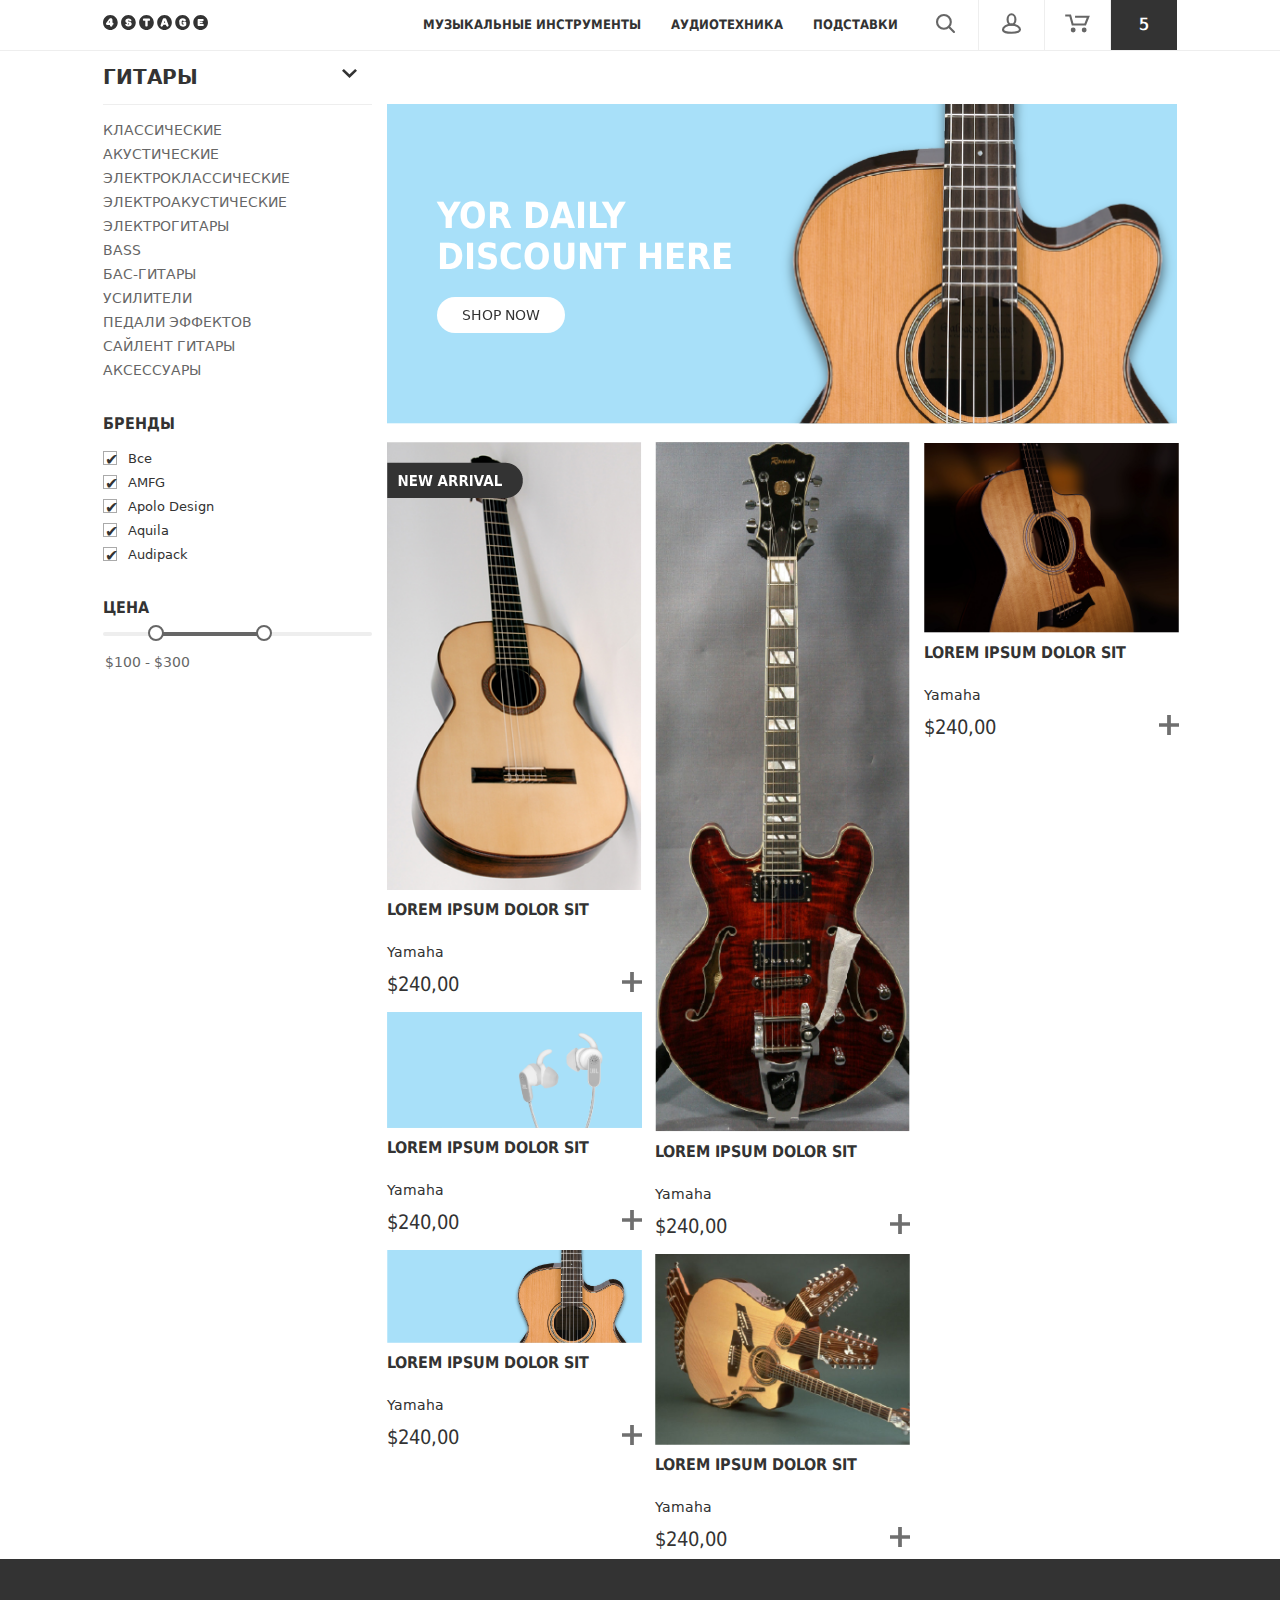
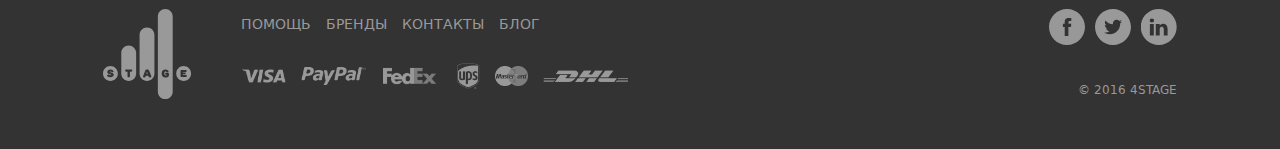
==== commit e273ccb6: "qwerty" ====
--- a/list.html
+++ b/list.html
@@ -5,10 +5,10 @@
     <title>4stage</title>
 
     <meta name="viewport" content="width=device-width, initial-scale=1.0, user-scalable=0">
+    <link rel="stylesheet" href="lib/jQueryUI/css/jQueryUi.css">
     <link href="lib/owl-carousel/css/owl.carousel.css" rel="stylesheet">
     <link href="lib/owl-carousel/css/owl.theme.css" rel="stylesheet">
     <link rel="stylesheet" href="lib/bootstrap/css/bootstrap.min.css"/>
-    <link rel="stylesheet" href="lib/swiper/css/swiper.min.css">
     <link rel="stylesheet" href="css/main.css" type="text/css"/>
 </head>
 <body>
@@ -177,8 +177,8 @@
 </header>
 <main class="list">
     <div class="part1">
-        <div class="navigation">
-            <div class="instrument">
+        <div class="navigation clearfix">
+            <div class="instrument col-lg-3">
                 <div>
                     <h1>ГИТАРЫ</h1>
                     <span><img src="img/ico/dropdowen-arrow.svg" alt=""></span>
@@ -193,28 +193,30 @@
                     <li><a href="#">Струны</a></li>
                 </ul>
             </div>
-            <div class="ordering"></div>
+            <div class="ordering col-lg-9"></div>
         </div>
 
     </div>
-    <div class="part2">
-        <div class="category">
-            <ul class="type-of-instrument">
-                <li><a href="#">Классические</a></li>
-                <li><a href="#">Акустические</a></li>
-                <li><a href="#">Электроклассические</a></li>
-                <li><a href="#">Электроакустические</a></li>
-                <li><a href="#">Электрогитары</a></li>
-                <li><a href="#">Bass</a></li>
-                <li><a href="#">Бас-гитары</a></li>
-                <li><a href="#">Усилители</a></li>
-                <li><a href="#">Педали эффектов</a></li>
-                <li><a href="#">Сайлент гитары</a></li>
-                <li><a href="#">Аксессуары</a></li>
-            </ul>
+    <div class="part2 clearfix">
+        <div class="category col-lg-3">
+            <div class="type-of-instrument">
+                <ul>
+                    <li><a href="#">Классические</a></li>
+                    <li><a href="#">Акустические</a></li>
+                    <li><a href="#">Электроклассические</a></li>
+                    <li><a href="#">Электроакустические</a></li>
+                    <li><a href="#">Электрогитары</a></li>
+                    <li><a href="#">Bass</a></li>
+                    <li><a href="#">Бас-гитары</a></li>
+                    <li><a href="#">Усилители</a></li>
+                    <li><a href="#">Педали эффектов</a></li>
+                    <li><a href="#">Сайлент гитары</a></li>
+                    <li><a href="#">Аксессуары</a></li>
+                </ul>
+            </div>
             <div class="instrument-brand">
                 <h3>бренды</h3>
-                <div></div><ul>
+                <ul>
                     <li>
                         <input type="checkbox" id="test1" checked="checked"/>
                         <label for="test1">Все</label>
@@ -239,13 +241,155 @@
             </div>
             <div class="price-slider">
                 <h3>цена</h3>
-                <ul>
-                    <div></div>
-                </ul>
-            </div>
-        </div>
-        <div class="instrument-list">
-
+                <div id="slider-range"></div>
+                <p>
+                    <input type="text" id="amount" readonly>
+                </p>
+            </div>
+        </div>
+        <div class="instrument-list col-lg-9">
+            <div id="owl-list" class="owl-carousel owl-theme one-slide">
+                <div class="item"
+                     style="background: url(img/guitar543-01.png),no-repeat;background-position: center; background-size: cover">
+                    <div class="clearfix">
+                        <div class="shop-now col-lg-6">
+                            <h1>yor daily discount here</h1>
+                            <a href="#">SHOP NOW</a>
+                        </div>
+                    </div>
+                </div>
+                <div class="item"
+                     style="background: url(img/blue-earphones-01.png),no-repeat; background-position: center; background-size: cover">
+                    <div class="clearfix">
+                        <div class="shop-now col-lg-6">
+                            <h1>JBL Reflect Aware C Earphones</h1>
+                            <a href="#">SHOP NOW</a>
+                        </div>
+                    </div>
+                </div>
+                <div class="item"
+                     style="background: url(img/black-earphones-01.png),no-repeat; background-position: center; background-size: cover">
+                    <div class="clearfix">
+                        <div class="shop-now col-lg-6">
+                            <h1>sony hi-res premium in-ear headphones</h1>
+                            <a href="#">SHOP NOW</a>
+                        </div>
+                    </div>
+                </div>
+            </div>
+            <div class="list-container">
+                <div class="row">
+                    <div class="panel item">
+                        <div class="list-img">
+                            <a href="#"><img src="img/Untitled-14-01.png" alt="Owl Image"></a>
+                            <div class="overlay-item">
+                                <div>
+                                    <button class="button">добавить в карзину</button>
+                                    <button class="button">подробности</button>
+                                </div>
+                            </div>
+                            <span><img src="img/list/new-01.png" alt=""></span>
+                        </div>
+                        <h4><a href="#">Lorem ipsum dolor sit</a></h4>
+                        <p><a href="#">Yamaha</a></p>
+                        <div class="clearfix">
+                            <span class="price-rec">$240,00</span>
+                            <span class="add"><img src="img/ico/add.svg" alt=""></span>
+                            <span class="added"><img src="img/ico/added.svg" alt=""></span>
+                        </div>
+                    </div>
+                    <div class="panel item">
+                        <div>
+                            <a href="#"><img src="img/blue-earphones-01.png" alt="Owl Image"></a>
+                            <div class="overlay-item">
+                                <div>
+                                    <button class="button">добавить в карзину</button>
+                                    <button class="button">подробности</button>
+                                </div>
+                            </div>
+                        </div>
+                        <h4><a href="#">Lorem ipsum dolor sit</a></h4>
+                        <p><a href="#">Yamaha</a></p>
+                        <div class="clearfix">
+                            <span class="price-rec">$240,00</span>
+                            <span class="add"><img src="img/ico/add.svg" alt=""></span>
+                            <span class="added"><img src="img/ico/added.svg" alt=""></span>
+                        </div>
+                    </div>
+                    <div class="panel item">
+                        <div>
+                            <a href="#"><img src="img/guitar543-01.png" alt=""></a>
+                            <div class="overlay-item">
+                                <div>
+                                    <button class="button">добавить в карзину</button>
+                                    <button class="button">подробности</button>
+                                </div>
+                            </div>
+                        </div>
+                        <h4><a href="#">Lorem ipsum dolor sit</a></h4>
+                        <p><a href="#">Yamaha</a></p>
+                        <div class="clearfix">
+                            <span class="price-rec">$240,00</span>
+                            <span class="add"><img src="img/ico/add.svg" alt=""></span>
+                            <span class="added"><img src="img/ico/added.svg" alt=""></span>
+                        </div>
+                    </div>
+                    <div class="panel item">
+                        <div>
+                            <a href="#"><img src="img/list/guitar4-01987.png" alt="Owl Image"></a>
+                            <div class="overlay-item">
+                                <div>
+                                    <button class="button">добавить в карзину</button>
+                                    <button class="button">подробности</button>
+                                </div>
+                            </div>
+                        </div>
+                        <h4><a href="#">Lorem ipsum dolor sit</a></h4>
+                        <p><a href="#">Yamaha</a></p>
+                        <div class="clearfix">
+                            <span class="price-rec">$240,00</span>
+                            <span class="add"><img src="img/ico/add.svg" alt=""></span>
+                            <span class="added"><img src="img/ico/added.svg" alt=""></span>
+                        </div>
+                    </div>
+                    <div class="panel item">
+                        <div>
+                            <a href="#"><img src="img/list/guitar123-01.png" alt="Owl Image"></a>
+                            <div class="overlay-item">
+                                <div>
+                                    <button class="button">добавить в карзину</button>
+                                    <button class="button">подробности</button>
+                                </div>
+                            </div>
+                        </div>
+                        <h4><a href="#">Lorem ipsum dolor sit</a></h4>
+                        <p><a href="#">Yamaha</a></p>
+                        <div class="clearfix">
+                            <span class="price-rec">$240,00</span>
+                            <span class="add"><img src="img/ico/add.svg" alt=""></span>
+                            <span class="added"><img src="img/ico/added.svg" alt=""></span>
+                        </div>
+                    </div>
+                    <div class="panel item">
+                        <div>
+                            <a href="#"><img src="img/list/guitar987-01.png" alt="Owl Image"></a>
+                            <div class="overlay-item">
+                                <div>
+                                    <button class="button">добавить в карзину</button>
+                                    <button class="button">подробности</button>
+                                </div>
+                            </div>
+                        </div>
+                        <h4><a href="#">Lorem ipsum dolor sit</a></h4>
+                        <p><a href="#">Yamaha</a></p>
+                        <div class="clearfix">
+                            <span class="price-rec">$240,00</span>
+                            <span class="add"><img src="img/ico/add.svg" alt=""></span>
+                            <span class="added"><img src="img/ico/added.svg" alt=""></span>
+                        </div>
+                    </div>
+                </div>
+            </div>
         </div>
     </div>
 </main>
@@ -284,7 +428,23 @@
 
 <script type="text/javascript" src="lib/jQuery/jquery-1.12.3.min.js"></script>
 <script type="text/javascript" src="lib/jQueryUI/js/jquery-ui.min.js"></script>
+<script>
+    $(function () {
+        $("#slider-range").slider({
+            range: true,
+            min: 0,
+            max: 500,
+            values: [100, 300],
+            slide: function (event, ui) {
+                $("#amount").val("$" + ui.values[0] + " - $" + ui.values[1]);
+            }
+        });
+        $("#amount").val("$" + $("#slider-range").slider("values", 0) +
+                " - $" + $("#slider-range").slider("values", 1));
+    });
+</script>
 <script type="text/javascript" src="lib/massonry-isotop/js/masonry.js"></script>
+
 <script src="lib/owl-carousel/js/owl.carousel.min.js"></script>
 <script type="text/javascript" src="lib/bootstrap/js/bootstrap.js"></script>
 <script src="js/main.js" type="text/javascript"></script>
--- a/lib/jQueryUI/css/jQueryUi.css
+++ b/lib/jQueryUI/css/jQueryUi.css
@@ -0,0 +1,1225 @@
+/*! jQuery UI - v1.11.4 - 2015-03-11
+* http://jqueryui.com
+* Includes: core.css, accordion.css, autocomplete.css, button.css, datepicker.css, dialog.css, draggable.css, menu.css, progressbar.css, resizable.css, selectable.css, selectmenu.css, slider.css, sortable.css, spinner.css, tabs.css, tooltip.css, theme.css
+* To view and modify this theme, visit http://jqueryui.com/themeroller/?ffDefault=Verdana%2CArial%2Csans-serif&fwDefault=normal&fsDefault=1.1em&cornerRadius=4px&bgColorHeader=cccccc&bgTextureHeader=highlight_soft&bgImgOpacityHeader=75&borderColorHeader=aaaaaa&fcHeader=222222&iconColorHeader=222222&bgColorContent=ffffff&bgTextureContent=flat&bgImgOpacityContent=75&borderColorContent=aaaaaa&fcContent=222222&iconColorContent=222222&bgColorDefault=e6e6e6&bgTextureDefault=glass&bgImgOpacityDefault=75&borderColorDefault=d3d3d3&fcDefault=555555&iconColorDefault=888888&bgColorHover=dadada&bgTextureHover=glass&bgImgOpacityHover=75&borderColorHover=999999&fcHover=212121&iconColorHover=454545&bgColorActive=ffffff&bgTextureActive=glass&bgImgOpacityActive=65&borderColorActive=aaaaaa&fcActive=212121&iconColorActive=454545&bgColorHighlight=fbf9ee&bgTextureHighlight=glass&bgImgOpacityHighlight=55&borderColorHighlight=fcefa1&fcHighlight=363636&iconColorHighlight=2e83ff&bgColorError=fef1ec&bgTextureError=glass&bgImgOpacityError=95&borderColorError=cd0a0a&fcError=cd0a0a&iconColorError=cd0a0a&bgColorOverlay=aaaaaa&bgTextureOverlay=flat&bgImgOpacityOverlay=0&opacityOverlay=30&bgColorShadow=aaaaaa&bgTextureShadow=flat&bgImgOpacityShadow=0&opacityShadow=30&thicknessShadow=8px&offsetTopShadow=-8px&offsetLeftShadow=-8px&cornerRadiusShadow=8px
+* Copyright 2015 jQuery Foundation and other contributors; Licensed MIT */
+
+/* Layout helpers
+----------------------------------*/
+.ui-helper-hidden {
+    display: none;
+}
+.ui-helper-hidden-accessible {
+    border: 0;
+    clip: rect(0 0 0 0);
+    height: 1px;
+    margin: -1px;
+    overflow: hidden;
+    padding: 0;
+    position: absolute;
+    width: 1px;
+}
+.ui-helper-reset {
+    margin: 0;
+    padding: 0;
+    border: 0;
+    outline: 0;
+    line-height: 1.3;
+    text-decoration: none;
+    font-size: 100%;
+    list-style: none;
+}
+.ui-helper-clearfix:before,
+.ui-helper-clearfix:after {
+    content: "";
+    display: table;
+    border-collapse: collapse;
+}
+.ui-helper-clearfix:after {
+    clear: both;
+}
+.ui-helper-clearfix {
+    min-height: 0; /* support: IE7 */
+}
+.ui-helper-zfix {
+    width: 100%;
+    height: 100%;
+    top: 0;
+    left: 0;
+    position: absolute;
+    opacity: 0;
+    filter:Alpha(Opacity=0); /* support: IE8 */
+}
+
+.ui-front {
+    z-index: 100;
+}
+
+
+/* Interaction Cues
+----------------------------------*/
+.ui-state-disabled {
+    cursor: default !important;
+}
+
+
+/* Icons
+----------------------------------*/
+
+/* states and images */
+.ui-icon {
+    display: block;
+    text-indent: -99999px;
+    overflow: hidden;
+    background-repeat: no-repeat;
+}
+
+
+/* Misc visuals
+----------------------------------*/
+
+/* Overlays */
+.ui-widget-overlay {
+    position: fixed;
+    top: 0;
+    left: 0;
+    width: 100%;
+    height: 100%;
+}
+.ui-accordion .ui-accordion-header {
+    display: block;
+    cursor: pointer;
+    position: relative;
+    margin: 2px 0 0 0;
+    padding: .5em .5em .5em .7em;
+    min-height: 0; /* support: IE7 */
+    font-size: 100%;
+}
+.ui-accordion .ui-accordion-icons {
+    padding-left: 2.2em;
+}
+.ui-accordion .ui-accordion-icons .ui-accordion-icons {
+    padding-left: 2.2em;
+}
+.ui-accordion .ui-accordion-header .ui-accordion-header-icon {
+    position: absolute;
+    left: .5em;
+    top: 50%;
+    margin-top: -8px;
+}
+.ui-accordion .ui-accordion-content {
+    padding: 1em 2.2em;
+    border-top: 0;
+    overflow: auto;
+}
+.ui-autocomplete {
+    position: absolute;
+    top: 0;
+    left: 0;
+    cursor: default;
+}
+.ui-button {
+    display: inline-block;
+    position: relative;
+    padding: 0;
+    line-height: normal;
+    margin-right: .1em;
+    cursor: pointer;
+    vertical-align: middle;
+    text-align: center;
+    overflow: visible; /* removes extra width in IE */
+}
+.ui-button,
+.ui-button:link,
+.ui-button:visited,
+.ui-button:hover,
+.ui-button:active {
+    text-decoration: none;
+}
+/* to make room for the icon, a width needs to be set here */
+.ui-button-icon-only {
+    width: 2.2em;
+}
+/* button elements seem to need a little more width */
+button.ui-button-icon-only {
+    width: 2.4em;
+}
+.ui-button-icons-only {
+    width: 3.4em;
+}
+button.ui-button-icons-only {
+    width: 3.7em;
+}
+
+/* button text element */
+.ui-button .ui-button-text {
+    display: block;
+    line-height: normal;
+}
+.ui-button-text-only .ui-button-text {
+    padding: .4em 1em;
+}
+.ui-button-icon-only .ui-button-text,
+.ui-button-icons-only .ui-button-text {
+    padding: .4em;
+    text-indent: -9999999px;
+}
+.ui-button-text-icon-primary .ui-button-text,
+.ui-button-text-icons .ui-button-text {
+    padding: .4em 1em .4em 2.1em;
+}
+.ui-button-text-icon-secondary .ui-button-text,
+.ui-button-text-icons .ui-button-text {
+    padding: .4em 2.1em .4em 1em;
+}
+.ui-button-text-icons .ui-button-text {
+    padding-left: 2.1em;
+    padding-right: 2.1em;
+}
+/* no icon support for input elements, provide padding by default */
+input.ui-button {
+    padding: .4em 1em;
+}
+
+/* button icon element(s) */
+.ui-button-icon-only .ui-icon,
+.ui-button-text-icon-primary .ui-icon,
+.ui-button-text-icon-secondary .ui-icon,
+.ui-button-text-icons .ui-icon,
+.ui-button-icons-only .ui-icon {
+    position: absolute;
+    top: 50%;
+    margin-top: -8px;
+}
+.ui-button-icon-only .ui-icon {
+    left: 50%;
+    margin-left: -8px;
+}
+.ui-button-text-icon-primary .ui-button-icon-primary,
+.ui-button-text-icons .ui-button-icon-primary,
+.ui-button-icons-only .ui-button-icon-primary {
+    left: .5em;
+}
+.ui-button-text-icon-secondary .ui-button-icon-secondary,
+.ui-button-text-icons .ui-button-icon-secondary,
+.ui-button-icons-only .ui-button-icon-secondary {
+    right: .5em;
+}
+
+/* button sets */
+.ui-buttonset {
+    margin-right: 7px;
+}
+.ui-buttonset .ui-button {
+    margin-left: 0;
+    margin-right: -.3em;
+}
+
+/* workarounds */
+/* reset extra padding in Firefox, see h5bp.com/l */
+input.ui-button::-moz-focus-inner,
+button.ui-button::-moz-focus-inner {
+    border: 0;
+    padding: 0;
+}
+.ui-datepicker {
+    width: 17em;
+    padding: .2em .2em 0;
+    display: none;
+}
+.ui-datepicker .ui-datepicker-header {
+    position: relative;
+    padding: .2em 0;
+}
+.ui-datepicker .ui-datepicker-prev,
+.ui-datepicker .ui-datepicker-next {
+    position: absolute;
+    top: 2px;
+    width: 1.8em;
+    height: 1.8em;
+}
+.ui-datepicker .ui-datepicker-prev-hover,
+.ui-datepicker .ui-datepicker-next-hover {
+    top: 1px;
+}
+.ui-datepicker .ui-datepicker-prev {
+    left: 2px;
+}
+.ui-datepicker .ui-datepicker-next {
+    right: 2px;
+}
+.ui-datepicker .ui-datepicker-prev-hover {
+    left: 1px;
+}
+.ui-datepicker .ui-datepicker-next-hover {
+    right: 1px;
+}
+.ui-datepicker .ui-datepicker-prev span,
+.ui-datepicker .ui-datepicker-next span {
+    display: block;
+    position: absolute;
+    left: 50%;
+    margin-left: -8px;
+    top: 50%;
+    margin-top: -8px;
+}
+.ui-datepicker .ui-datepicker-title {
+    margin: 0 2.3em;
+    line-height: 1.8em;
+    text-align: center;
+}
+.ui-datepicker .ui-datepicker-title select {
+    font-size: 1em;
+    margin: 1px 0;
+}
+.ui-datepicker select.ui-datepicker-month,
+.ui-datepicker select.ui-datepicker-year {
+    width: 45%;
+}
+.ui-datepicker table {
+    width: 100%;
+    font-size: .9em;
+    border-collapse: collapse;
+    margin: 0 0 .4em;
+}
+.ui-datepicker th {
+    padding: .7em .3em;
+    text-align: center;
+    font-weight: bold;
+    border: 0;
+}
+.ui-datepicker td {
+    border: 0;
+    padding: 1px;
+}
+.ui-datepicker td span,
+.ui-datepicker td a {
+    display: block;
+    padding: .2em;
+    text-align: right;
+    text-decoration: none;
+}
+.ui-datepicker .ui-datepicker-buttonpane {
+    background-image: none;
+    margin: .7em 0 0 0;
+    padding: 0 .2em;
+    border-left: 0;
+    border-right: 0;
+    border-bottom: 0;
+}
+.ui-datepicker .ui-datepicker-buttonpane button {
+    float: right;
+    margin: .5em .2em .4em;
+    cursor: pointer;
+    padding: .2em .6em .3em .6em;
+    width: auto;
+    overflow: visible;
+}
+.ui-datepicker .ui-datepicker-buttonpane button.ui-datepicker-current {
+    float: left;
+}
+
+/* with multiple calendars */
+.ui-datepicker.ui-datepicker-multi {
+    width: auto;
+}
+.ui-datepicker-multi .ui-datepicker-group {
+    float: left;
+}
+.ui-datepicker-multi .ui-datepicker-group table {
+    width: 95%;
+    margin: 0 auto .4em;
+}
+.ui-datepicker-multi-2 .ui-datepicker-group {
+    width: 50%;
+}
+.ui-datepicker-multi-3 .ui-datepicker-group {
+    width: 33.3%;
+}
+.ui-datepicker-multi-4 .ui-datepicker-group {
+    width: 25%;
+}
+.ui-datepicker-multi .ui-datepicker-group-last .ui-datepicker-header,
+.ui-datepicker-multi .ui-datepicker-group-middle .ui-datepicker-header {
+    border-left-width: 0;
+}
+.ui-datepicker-multi .ui-datepicker-buttonpane {
+    clear: left;
+}
+.ui-datepicker-row-break {
+    clear: both;
+    width: 100%;
+    font-size: 0;
+}
+
+/* RTL support */
+.ui-datepicker-rtl {
+    direction: rtl;
+}
+.ui-datepicker-rtl .ui-datepicker-prev {
+    right: 2px;
+    left: auto;
+}
+.ui-datepicker-rtl .ui-datepicker-next {
+    left: 2px;
+    right: auto;
+}
+.ui-datepicker-rtl .ui-datepicker-prev:hover {
+    right: 1px;
+    left: auto;
+}
+.ui-datepicker-rtl .ui-datepicker-next:hover {
+    left: 1px;
+    right: auto;
+}
+.ui-datepicker-rtl .ui-datepicker-buttonpane {
+    clear: right;
+}
+.ui-datepicker-rtl .ui-datepicker-buttonpane button {
+    float: left;
+}
+.ui-datepicker-rtl .ui-datepicker-buttonpane button.ui-datepicker-current,
+.ui-datepicker-rtl .ui-datepicker-group {
+    float: right;
+}
+.ui-datepicker-rtl .ui-datepicker-group-last .ui-datepicker-header,
+.ui-datepicker-rtl .ui-datepicker-group-middle .ui-datepicker-header {
+    border-right-width: 0;
+    border-left-width: 1px;
+}
+.ui-dialog {
+    overflow: hidden;
+    position: absolute;
+    top: 0;
+    left: 0;
+    padding: .2em;
+    outline: 0;
+}
+.ui-dialog .ui-dialog-titlebar {
+    padding: .4em 1em;
+    position: relative;
+}
+.ui-dialog .ui-dialog-title {
+    float: left;
+    margin: .1em 0;
+    white-space: nowrap;
+    width: 90%;
+    overflow: hidden;
+    text-overflow: ellipsis;
+}
+.ui-dialog .ui-dialog-titlebar-close {
+    position: absolute;
+    right: .3em;
+    top: 50%;
+    width: 20px;
+    margin: -10px 0 0 0;
+    padding: 1px;
+    height: 20px;
+}
+.ui-dialog .ui-dialog-content {
+    position: relative;
+    border: 0;
+    padding: .5em 1em;
+    background: none;
+    overflow: auto;
+}
+.ui-dialog .ui-dialog-buttonpane {
+    text-align: left;
+    border-width: 1px 0 0 0;
+    background-image: none;
+    margin-top: .5em;
+    padding: .3em 1em .5em .4em;
+}
+.ui-dialog .ui-dialog-buttonpane .ui-dialog-buttonset {
+    float: right;
+}
+.ui-dialog .ui-dialog-buttonpane button {
+    margin: .5em .4em .5em 0;
+    cursor: pointer;
+}
+.ui-dialog .ui-resizable-se {
+    width: 12px;
+    height: 12px;
+    right: -5px;
+    bottom: -5px;
+    background-position: 16px 16px;
+}
+.ui-draggable .ui-dialog-titlebar {
+    cursor: move;
+}
+.ui-draggable-handle {
+    -ms-touch-action: none;
+    touch-action: none;
+}
+.ui-menu {
+    list-style: none;
+    padding: 0;
+    margin: 0;
+    display: block;
+    outline: none;
+}
+.ui-menu .ui-menu {
+    position: absolute;
+}
+.ui-menu .ui-menu-item {
+    position: relative;
+    margin: 0;
+    padding: 3px 1em 3px .4em;
+    cursor: pointer;
+    min-height: 0; /* support: IE7 */
+    /* support: IE10, see #8844 */
+    list-style-image: url("[data-uri]");
+}
+.ui-menu .ui-menu-divider {
+    margin: 5px 0;
+    height: 0;
+    font-size: 0;
+    line-height: 0;
+    border-width: 1px 0 0 0;
+}
+.ui-menu .ui-state-focus,
+.ui-menu .ui-state-active {
+    margin: -1px;
+}
+
+/* icon support */
+.ui-menu-icons {
+    position: relative;
+}
+.ui-menu-icons .ui-menu-item {
+    padding-left: 2em;
+}
+
+/* left-aligned */
+.ui-menu .ui-icon {
+    position: absolute;
+    top: 0;
+    bottom: 0;
+    left: .2em;
+    margin: auto 0;
+}
+
+/* right-aligned */
+.ui-menu .ui-menu-icon {
+    left: auto;
+    right: 0;
+}
+.ui-progressbar {
+    height: 2em;
+    text-align: left;
+    overflow: hidden;
+}
+.ui-progressbar .ui-progressbar-value {
+    margin: -1px;
+    height: 100%;
+}
+.ui-progressbar .ui-progressbar-overlay {
+    background: url("[data-uri]");
+    height: 100%;
+    filter: alpha(opacity=25); /* support: IE8 */
+    opacity: 0.25;
+}
+.ui-progressbar-indeterminate .ui-progressbar-value {
+    background-image: none;
+}
+.ui-resizable {
+    position: relative;
+}
+.ui-resizable-handle {
+    position: absolute;
+    font-size: 0.1px;
+    display: block;
+    -ms-touch-action: none;
+    touch-action: none;
+}
+.ui-resizable-disabled .ui-resizable-handle,
+.ui-resizable-autohide .ui-resizable-handle {
+    display: none;
+}
+.ui-resizable-n {
+    cursor: n-resize;
+    height: 7px;
+    width: 100%;
+    top: -5px;
+    left: 0;
+}
+.ui-resizable-s {
+    cursor: s-resize;
+    height: 7px;
+    width: 100%;
+    bottom: -5px;
+    left: 0;
+}
+.ui-resizable-e {
+    cursor: e-resize;
+    width: 7px;
+    right: -5px;
+    top: 0;
+    height: 100%;
+}
+.ui-resizable-w {
+    cursor: w-resize;
+    width: 7px;
+    left: -5px;
+    top: 0;
+    height: 100%;
+}
+.ui-resizable-se {
+    cursor: se-resize;
+    width: 12px;
+    height: 12px;
+    right: 1px;
+    bottom: 1px;
+}
+.ui-resizable-sw {
+    cursor: sw-resize;
+    width: 9px;
+    height: 9px;
+    left: -5px;
+    bottom: -5px;
+}
+.ui-resizable-nw {
+    cursor: nw-resize;
+    width: 9px;
+    height: 9px;
+    left: -5px;
+    top: -5px;
+}
+.ui-resizable-ne {
+    cursor: ne-resize;
+    width: 9px;
+    height: 9px;
+    right: -5px;
+    top: -5px;
+}
+.ui-selectable {
+    -ms-touch-action: none;
+    touch-action: none;
+}
+.ui-selectable-helper {
+    position: absolute;
+    z-index: 100;
+    border: 1px dotted black;
+}
+.ui-selectmenu-menu {
+    padding: 0;
+    margin: 0;
+    position: absolute;
+    top: 0;
+    left: 0;
+    display: none;
+}
+.ui-selectmenu-menu .ui-menu {
+    overflow: auto;
+    /* Support: IE7 */
+    overflow-x: hidden;
+    padding-bottom: 1px;
+}
+.ui-selectmenu-menu .ui-menu .ui-selectmenu-optgroup {
+    font-size: 1em;
+    font-weight: bold;
+    line-height: 1.5;
+    padding: 2px 0.4em;
+    margin: 0.5em 0 0 0;
+    height: auto;
+    border: 0;
+}
+.ui-selectmenu-open {
+    display: block;
+}
+.ui-selectmenu-button {
+    display: inline-block;
+    overflow: hidden;
+    position: relative;
+    text-decoration: none;
+    cursor: pointer;
+}
+.ui-selectmenu-button span.ui-icon {
+    right: 0.5em;
+    left: auto;
+    margin-top: -8px;
+    position: absolute;
+    top: 50%;
+}
+.ui-selectmenu-button span.ui-selectmenu-text {
+    text-align: left;
+    padding: 0.4em 2.1em 0.4em 1em;
+    display: block;
+    line-height: 1.4;
+    overflow: hidden;
+    text-overflow: ellipsis;
+    white-space: nowrap;
+}
+.ui-slider {
+    position: relative;
+    text-align: left;
+}
+.ui-slider .ui-slider-handle {
+    position: absolute;
+    z-index: 2;
+    width: 1.2em;
+    height: 1.2em;
+    cursor: default;
+    -ms-touch-action: none;
+    touch-action: none;
+}
+.ui-slider .ui-slider-range {
+    position: absolute;
+    z-index: 1;
+    font-size: .7em;
+    display: block;
+    border: 0;
+    background-position: 0 0;
+}
+
+/* support: IE8 - See #6727 */
+.ui-slider.ui-state-disabled .ui-slider-handle,
+.ui-slider.ui-state-disabled .ui-slider-range {
+    filter: inherit;
+}
+
+.ui-slider-horizontal {
+    height: .8em;
+}
+.ui-slider-horizontal .ui-slider-handle {
+    top: -.3em;
+    margin-left: -.6em;
+}
+.ui-slider-horizontal .ui-slider-range {
+    top: 0;
+    height: 100%;
+}
+.ui-slider-horizontal .ui-slider-range-min {
+    left: 0;
+}
+.ui-slider-horizontal .ui-slider-range-max {
+    right: 0;
+}
+
+.ui-slider-vertical {
+    width: .8em;
+    height: 100px;
+}
+.ui-slider-vertical .ui-slider-handle {
+    left: -.3em;
+    margin-left: 0;
+    margin-bottom: -.6em;
+}
+.ui-slider-vertical .ui-slider-range {
+    left: 0;
+    width: 100%;
+}
+.ui-slider-vertical .ui-slider-range-min {
+    bottom: 0;
+}
+.ui-slider-vertical .ui-slider-range-max {
+    top: 0;
+}
+.ui-sortable-handle {
+    -ms-touch-action: none;
+    touch-action: none;
+}
+.ui-spinner {
+    position: relative;
+    display: inline-block;
+    overflow: hidden;
+    padding: 0;
+    vertical-align: middle;
+}
+.ui-spinner-input {
+    border: none;
+    background: none;
+    color: inherit;
+    padding: 0;
+    margin: .2em 0;
+    vertical-align: middle;
+    margin-left: .4em;
+    margin-right: 22px;
+}
+.ui-spinner-button {
+    width: 16px;
+    height: 50%;
+    font-size: .5em;
+    padding: 0;
+    margin: 0;
+    text-align: center;
+    position: absolute;
+    cursor: default;
+    display: block;
+    overflow: hidden;
+    right: 0;
+}
+/* more specificity required here to override default borders */
+.ui-spinner a.ui-spinner-button {
+    border-top: none;
+    border-bottom: none;
+    border-right: none;
+}
+/* vertically center icon */
+.ui-spinner .ui-icon {
+    position: absolute;
+    margin-top: -8px;
+    top: 50%;
+    left: 0;
+}
+.ui-spinner-up {
+    top: 0;
+}
+.ui-spinner-down {
+    bottom: 0;
+}
+
+/* TR overrides */
+.ui-spinner .ui-icon-triangle-1-s {
+    /* need to fix icons sprite */
+    background-position: -65px -16px;
+}
+.ui-tabs {
+    position: relative;/* position: relative prevents IE scroll bug (element with position: relative inside container with overflow: auto appear as "fixed") */
+    padding: .2em;
+}
+.ui-tabs .ui-tabs-nav {
+    margin: 0;
+    padding: .2em .2em 0;
+}
+.ui-tabs .ui-tabs-nav li {
+    list-style: none;
+    float: left;
+    position: relative;
+    top: 0;
+    margin: 1px .2em 0 0;
+    border-bottom-width: 0;
+    padding: 0;
+    white-space: nowrap;
+}
+.ui-tabs .ui-tabs-nav .ui-tabs-anchor {
+    float: left;
+    padding: .5em 1em;
+    text-decoration: none;
+}
+.ui-tabs .ui-tabs-nav li.ui-tabs-active {
+    margin-bottom: -1px;
+    padding-bottom: 1px;
+}
+.ui-tabs .ui-tabs-nav li.ui-tabs-active .ui-tabs-anchor,
+.ui-tabs .ui-tabs-nav li.ui-state-disabled .ui-tabs-anchor,
+.ui-tabs .ui-tabs-nav li.ui-tabs-loading .ui-tabs-anchor {
+    cursor: text;
+}
+.ui-tabs-collapsible .ui-tabs-nav li.ui-tabs-active .ui-tabs-anchor {
+    cursor: pointer;
+}
+.ui-tabs .ui-tabs-panel {
+    display: block;
+    border-width: 0;
+    padding: 1em 1.4em;
+    background: none;
+}
+.ui-tooltip {
+    padding: 8px;
+    position: absolute;
+    z-index: 9999;
+    max-width: 300px;
+    -webkit-box-shadow: 0 0 5px #aaa;
+    box-shadow: 0 0 5px #aaa;
+}
+body .ui-tooltip {
+    border-width: 2px;
+}
+
+/* Component containers
+----------------------------------*/
+.ui-widget {
+    font-family: Verdana,Arial,sans-serif;
+    font-size: 1.1em;
+}
+.ui-widget .ui-widget {
+    font-size: 1em;
+}
+.ui-widget input,
+.ui-widget select,
+.ui-widget textarea,
+.ui-widget button {
+    font-family: Verdana,Arial,sans-serif;
+    font-size: 1em;
+}
+.ui-widget-content {
+    border: 1px solid #aaaaaa;
+    background: #ffffff url("images/ui-bg_flat_75_ffffff_40x100.png") 50% 50% repeat-x;
+    color: #222222;
+}
+.ui-widget-content a {
+    color: #222222;
+}
+.ui-widget-header {
+    border: 1px solid #aaaaaa;
+    background: #cccccc url("images/ui-bg_highlight-soft_75_cccccc_1x100.png") 50% 50% repeat-x;
+    color: #222222;
+    font-weight: bold;
+}
+.ui-widget-header a {
+    color: #222222;
+}
+
+/* Interaction states
+----------------------------------*/
+.ui-state-default,
+.ui-widget-content .ui-state-default,
+.ui-widget-header .ui-state-default {
+    border: 1px solid #d3d3d3;
+    background: #e6e6e6 url("images/ui-bg_glass_75_e6e6e6_1x400.png") 50% 50% repeat-x;
+    font-weight: normal;
+    color: #555555;
+}
+.ui-state-default a,
+.ui-state-default a:link,
+.ui-state-default a:visited {
+    color: #555555;
+    text-decoration: none;
+}
+.ui-state-hover,
+.ui-widget-content .ui-state-hover,
+.ui-widget-header .ui-state-hover,
+.ui-state-focus,
+.ui-widget-content .ui-state-focus,
+.ui-widget-header .ui-state-focus {
+    border: 1px solid #999999;
+    background: #dadada url("images/ui-bg_glass_75_dadada_1x400.png") 50% 50% repeat-x;
+    font-weight: normal;
+    color: #212121;
+}
+.ui-state-hover a,
+.ui-state-hover a:hover,
+.ui-state-hover a:link,
+.ui-state-hover a:visited,
+.ui-state-focus a,
+.ui-state-focus a:hover,
+.ui-state-focus a:link,
+.ui-state-focus a:visited {
+    color: #212121;
+    text-decoration: none;
+}
+.ui-state-active,
+.ui-widget-content .ui-state-active,
+.ui-widget-header .ui-state-active {
+    border: 1px solid #aaaaaa;
+    background: #ffffff url("images/ui-bg_glass_65_ffffff_1x400.png") 50% 50% repeat-x;
+    font-weight: normal;
+    color: #212121;
+}
+.ui-state-active a,
+.ui-state-active a:link,
+.ui-state-active a:visited {
+    color: #212121;
+    text-decoration: none;
+}
+
+/* Interaction Cues
+----------------------------------*/
+.ui-state-highlight,
+.ui-widget-content .ui-state-highlight,
+.ui-widget-header .ui-state-highlight {
+    border: 1px solid #fcefa1;
+    background: #fbf9ee url("images/ui-bg_glass_55_fbf9ee_1x400.png") 50% 50% repeat-x;
+    color: #363636;
+}
+.ui-state-highlight a,
+.ui-widget-content .ui-state-highlight a,
+.ui-widget-header .ui-state-highlight a {
+    color: #363636;
+}
+.ui-state-error,
+.ui-widget-content .ui-state-error,
+.ui-widget-header .ui-state-error {
+    border: 1px solid #cd0a0a;
+    background: #fef1ec url("images/ui-bg_glass_95_fef1ec_1x400.png") 50% 50% repeat-x;
+    color: #cd0a0a;
+}
+.ui-state-error a,
+.ui-widget-content .ui-state-error a,
+.ui-widget-header .ui-state-error a {
+    color: #cd0a0a;
+}
+.ui-state-error-text,
+.ui-widget-content .ui-state-error-text,
+.ui-widget-header .ui-state-error-text {
+    color: #cd0a0a;
+}
+.ui-priority-primary,
+.ui-widget-content .ui-priority-primary,
+.ui-widget-header .ui-priority-primary {
+    font-weight: bold;
+}
+.ui-priority-secondary,
+.ui-widget-content .ui-priority-secondary,
+.ui-widget-header .ui-priority-secondary {
+    opacity: .7;
+    filter:Alpha(Opacity=70); /* support: IE8 */
+    font-weight: normal;
+}
+.ui-state-disabled,
+.ui-widget-content .ui-state-disabled,
+.ui-widget-header .ui-state-disabled {
+    opacity: .35;
+    filter:Alpha(Opacity=35); /* support: IE8 */
+    background-image: none;
+}
+.ui-state-disabled .ui-icon {
+    filter:Alpha(Opacity=35); /* support: IE8 - See #6059 */
+}
+
+/* Icons
+----------------------------------*/
+
+/* states and images */
+.ui-icon {
+    width: 16px;
+    height: 16px;
+}
+.ui-icon,
+.ui-widget-content .ui-icon {
+    background-image: url("images/ui-icons_222222_256x240.png");
+}
+.ui-widget-header .ui-icon {
+    background-image: url("images/ui-icons_222222_256x240.png");
+}
+.ui-state-default .ui-icon {
+    background-image: url("images/ui-icons_888888_256x240.png");
+}
+.ui-state-hover .ui-icon,
+.ui-state-focus .ui-icon {
+    background-image: url("images/ui-icons_454545_256x240.png");
+}
+.ui-state-active .ui-icon {
+    background-image: url("images/ui-icons_454545_256x240.png");
+}
+.ui-state-highlight .ui-icon {
+    background-image: url("images/ui-icons_2e83ff_256x240.png");
+}
+.ui-state-error .ui-icon,
+.ui-state-error-text .ui-icon {
+    background-image: url("images/ui-icons_cd0a0a_256x240.png");
+}
+
+/* positioning */
+.ui-icon-blank { background-position: 16px 16px; }
+.ui-icon-carat-1-n { background-position: 0 0; }
+.ui-icon-carat-1-ne { background-position: -16px 0; }
+.ui-icon-carat-1-e { background-position: -32px 0; }
+.ui-icon-carat-1-se { background-position: -48px 0; }
+.ui-icon-carat-1-s { background-position: -64px 0; }
+.ui-icon-carat-1-sw { background-position: -80px 0; }
+.ui-icon-carat-1-w { background-position: -96px 0; }
+.ui-icon-carat-1-nw { background-position: -112px 0; }
+.ui-icon-carat-2-n-s { background-position: -128px 0; }
+.ui-icon-carat-2-e-w { background-position: -144px 0; }
+.ui-icon-triangle-1-n { background-position: 0 -16px; }
+.ui-icon-triangle-1-ne { background-position: -16px -16px; }
+.ui-icon-triangle-1-e { background-position: -32px -16px; }
+.ui-icon-triangle-1-se { background-position: -48px -16px; }
+.ui-icon-triangle-1-s { background-position: -64px -16px; }
+.ui-icon-triangle-1-sw { background-position: -80px -16px; }
+.ui-icon-triangle-1-w { background-position: -96px -16px; }
+.ui-icon-triangle-1-nw { background-position: -112px -16px; }
+.ui-icon-triangle-2-n-s { background-position: -128px -16px; }
+.ui-icon-triangle-2-e-w { background-position: -144px -16px; }
+.ui-icon-arrow-1-n { background-position: 0 -32px; }
+.ui-icon-arrow-1-ne { background-position: -16px -32px; }
+.ui-icon-arrow-1-e { background-position: -32px -32px; }
+.ui-icon-arrow-1-se { background-position: -48px -32px; }
+.ui-icon-arrow-1-s { background-position: -64px -32px; }
+.ui-icon-arrow-1-sw { background-position: -80px -32px; }
+.ui-icon-arrow-1-w { background-position: -96px -32px; }
+.ui-icon-arrow-1-nw { background-position: -112px -32px; }
+.ui-icon-arrow-2-n-s { background-position: -128px -32px; }
+.ui-icon-arrow-2-ne-sw { background-position: -144px -32px; }
+.ui-icon-arrow-2-e-w { background-position: -160px -32px; }
+.ui-icon-arrow-2-se-nw { background-position: -176px -32px; }
+.ui-icon-arrowstop-1-n { background-position: -192px -32px; }
+.ui-icon-arrowstop-1-e { background-position: -208px -32px; }
+.ui-icon-arrowstop-1-s { background-position: -224px -32px; }
+.ui-icon-arrowstop-1-w { background-position: -240px -32px; }
+.ui-icon-arrowthick-1-n { background-position: 0 -48px; }
+.ui-icon-arrowthick-1-ne { background-position: -16px -48px; }
+.ui-icon-arrowthick-1-e { background-position: -32px -48px; }
+.ui-icon-arrowthick-1-se { background-position: -48px -48px; }
+.ui-icon-arrowthick-1-s { background-position: -64px -48px; }
+.ui-icon-arrowthick-1-sw { background-position: -80px -48px; }
+.ui-icon-arrowthick-1-w { background-position: -96px -48px; }
+.ui-icon-arrowthick-1-nw { background-position: -112px -48px; }
+.ui-icon-arrowthick-2-n-s { background-position: -128px -48px; }
+.ui-icon-arrowthick-2-ne-sw { background-position: -144px -48px; }
+.ui-icon-arrowthick-2-e-w { background-position: -160px -48px; }
+.ui-icon-arrowthick-2-se-nw { background-position: -176px -48px; }
+.ui-icon-arrowthickstop-1-n { background-position: -192px -48px; }
+.ui-icon-arrowthickstop-1-e { background-position: -208px -48px; }
+.ui-icon-arrowthickstop-1-s { background-position: -224px -48px; }
+.ui-icon-arrowthickstop-1-w { background-position: -240px -48px; }
+.ui-icon-arrowreturnthick-1-w { background-position: 0 -64px; }
+.ui-icon-arrowreturnthick-1-n { background-position: -16px -64px; }
+.ui-icon-arrowreturnthick-1-e { background-position: -32px -64px; }
+.ui-icon-arrowreturnthick-1-s { background-position: -48px -64px; }
+.ui-icon-arrowreturn-1-w { background-position: -64px -64px; }
+.ui-icon-arrowreturn-1-n { background-position: -80px -64px; }
+.ui-icon-arrowreturn-1-e { background-position: -96px -64px; }
+.ui-icon-arrowreturn-1-s { background-position: -112px -64px; }
+.ui-icon-arrowrefresh-1-w { background-position: -128px -64px; }
+.ui-icon-arrowrefresh-1-n { background-position: -144px -64px; }
+.ui-icon-arrowrefresh-1-e { background-position: -160px -64px; }
+.ui-icon-arrowrefresh-1-s { background-position: -176px -64px; }
+.ui-icon-arrow-4 { background-position: 0 -80px; }
+.ui-icon-arrow-4-diag { background-position: -16px -80px; }
+.ui-icon-extlink { background-position: -32px -80px; }
+.ui-icon-newwin { background-position: -48px -80px; }
+.ui-icon-refresh { background-position: -64px -80px; }
+.ui-icon-shuffle { background-position: -80px -80px; }
+.ui-icon-transfer-e-w { background-position: -96px -80px; }
+.ui-icon-transferthick-e-w { background-position: -112px -80px; }
+.ui-icon-folder-collapsed { background-position: 0 -96px; }
+.ui-icon-folder-open { background-position: -16px -96px; }
+.ui-icon-document { background-position: -32px -96px; }
+.ui-icon-document-b { background-position: -48px -96px; }
+.ui-icon-note { background-position: -64px -96px; }
+.ui-icon-mail-closed { background-position: -80px -96px; }
+.ui-icon-mail-open { background-position: -96px -96px; }
+.ui-icon-suitcase { background-position: -112px -96px; }
+.ui-icon-comment { background-position: -128px -96px; }
+.ui-icon-person { background-position: -144px -96px; }
+.ui-icon-print { background-position: -160px -96px; }
+.ui-icon-trash { background-position: -176px -96px; }
+.ui-icon-locked { background-position: -192px -96px; }
+.ui-icon-unlocked { background-position: -208px -96px; }
+.ui-icon-bookmark { background-position: -224px -96px; }
+.ui-icon-tag { background-position: -240px -96px; }
+.ui-icon-home { background-position: 0 -112px; }
+.ui-icon-flag { background-position: -16px -112px; }
+.ui-icon-calendar { background-position: -32px -112px; }
+.ui-icon-cart { background-position: -48px -112px; }
+.ui-icon-pencil { background-position: -64px -112px; }
+.ui-icon-clock { background-position: -80px -112px; }
+.ui-icon-disk { background-position: -96px -112px; }
+.ui-icon-calculator { background-position: -112px -112px; }
+.ui-icon-zoomin { background-position: -128px -112px; }
+.ui-icon-zoomout { background-position: -144px -112px; }
+.ui-icon-search { background-position: -160px -112px; }
+.ui-icon-wrench { background-position: -176px -112px; }
+.ui-icon-gear { background-position: -192px -112px; }
+.ui-icon-heart { background-position: -208px -112px; }
+.ui-icon-star { background-position: -224px -112px; }
+.ui-icon-link { background-position: -240px -112px; }
+.ui-icon-cancel { background-position: 0 -128px; }
+.ui-icon-plus { background-position: -16px -128px; }
+.ui-icon-plusthick { background-position: -32px -128px; }
+.ui-icon-minus { background-position: -48px -128px; }
+.ui-icon-minusthick { background-position: -64px -128px; }
+.ui-icon-close { background-position: -80px -128px; }
+.ui-icon-closethick { background-position: -96px -128px; }
+.ui-icon-key { background-position: -112px -128px; }
+.ui-icon-lightbulb { background-position: -128px -128px; }
+.ui-icon-scissors { background-position: -144px -128px; }
+.ui-icon-clipboard { background-position: -160px -128px; }
+.ui-icon-copy { background-position: -176px -128px; }
+.ui-icon-contact { background-position: -192px -128px; }
+.ui-icon-image { background-position: -208px -128px; }
+.ui-icon-video { background-position: -224px -128px; }
+.ui-icon-script { background-position: -240px -128px; }
+.ui-icon-alert { background-position: 0 -144px; }
+.ui-icon-info { background-position: -16px -144px; }
+.ui-icon-notice { background-position: -32px -144px; }
+.ui-icon-help { background-position: -48px -144px; }
+.ui-icon-check { background-position: -64px -144px; }
+.ui-icon-bullet { background-position: -80px -144px; }
+.ui-icon-radio-on { background-position: -96px -144px; }
+.ui-icon-radio-off { background-position: -112px -144px; }
+.ui-icon-pin-w { background-position: -128px -144px; }
+.ui-icon-pin-s { background-position: -144px -144px; }
+.ui-icon-play { background-position: 0 -160px; }
+.ui-icon-pause { background-position: -16px -160px; }
+.ui-icon-seek-next { background-position: -32px -160px; }
+.ui-icon-seek-prev { background-position: -48px -160px; }
+.ui-icon-seek-end { background-position: -64px -160px; }
+.ui-icon-seek-start { background-position: -80px -160px; }
+/* ui-icon-seek-first is deprecated, use ui-icon-seek-start instead */
+.ui-icon-seek-first { background-position: -80px -160px; }
+.ui-icon-stop { background-position: -96px -160px; }
+.ui-icon-eject { background-position: -112px -160px; }
+.ui-icon-volume-off { background-position: -128px -160px; }
+.ui-icon-volume-on { background-position: -144px -160px; }
+.ui-icon-power { background-position: 0 -176px; }
+.ui-icon-signal-diag { background-position: -16px -176px; }
+.ui-icon-signal { background-position: -32px -176px; }
+.ui-icon-battery-0 { background-position: -48px -176px; }
+.ui-icon-battery-1 { background-position: -64px -176px; }
+.ui-icon-battery-2 { background-position: -80px -176px; }
+.ui-icon-battery-3 { background-position: -96px -176px; }
+.ui-icon-circle-plus { background-position: 0 -192px; }
+.ui-icon-circle-minus { background-position: -16px -192px; }
+.ui-icon-circle-close { background-position: -32px -192px; }
+.ui-icon-circle-triangle-e { background-position: -48px -192px; }
+.ui-icon-circle-triangle-s { background-position: -64px -192px; }
+.ui-icon-circle-triangle-w { background-position: -80px -192px; }
+.ui-icon-circle-triangle-n { background-position: -96px -192px; }
+.ui-icon-circle-arrow-e { background-position: -112px -192px; }
+.ui-icon-circle-arrow-s { background-position: -128px -192px; }
+.ui-icon-circle-arrow-w { background-position: -144px -192px; }
+.ui-icon-circle-arrow-n { background-position: -160px -192px; }
+.ui-icon-circle-zoomin { background-position: -176px -192px; }
+.ui-icon-circle-zoomout { background-position: -192px -192px; }
+.ui-icon-circle-check { background-position: -208px -192px; }
+.ui-icon-circlesmall-plus { background-position: 0 -208px; }
+.ui-icon-circlesmall-minus { background-position: -16px -208px; }
+.ui-icon-circlesmall-close { background-position: -32px -208px; }
+.ui-icon-squaresmall-plus { background-position: -48px -208px; }
+.ui-icon-squaresmall-minus { background-position: -64px -208px; }
+.ui-icon-squaresmall-close { background-position: -80px -208px; }
+.ui-icon-grip-dotted-vertical { background-position: 0 -224px; }
+.ui-icon-grip-dotted-horizontal { background-position: -16px -224px; }
+.ui-icon-grip-solid-vertical { background-position: -32px -224px; }
+.ui-icon-grip-solid-horizontal { background-position: -48px -224px; }
+.ui-icon-gripsmall-diagonal-se { background-position: -64px -224px; }
+.ui-icon-grip-diagonal-se { background-position: -80px -224px; }
+
+
+/* Misc visuals
+----------------------------------*/
+
+/* Corner radius */
+.ui-corner-all,
+.ui-corner-top,
+.ui-corner-left,
+.ui-corner-tl {
+    border-top-left-radius: 4px;
+}
+.ui-corner-all,
+.ui-corner-top,
+.ui-corner-right,
+.ui-corner-tr {
+    border-top-right-radius: 4px;
+}
+.ui-corner-all,
+.ui-corner-bottom,
+.ui-corner-left,
+.ui-corner-bl {
+    border-bottom-left-radius: 4px;
+}
+.ui-corner-all,
+.ui-corner-bottom,
+.ui-corner-right,
+.ui-corner-br {
+    border-bottom-right-radius: 4px;
+}
+
+/* Overlays */
+.ui-widget-overlay {
+    background: #aaaaaa url("images/ui-bg_flat_0_aaaaaa_40x100.png") 50% 50% repeat-x;
+    opacity: .3;
+    filter: Alpha(Opacity=30); /* support: IE8 */
+}
+.ui-widget-shadow {
+    margin: -8px 0 0 -8px;
+    padding: 8px;
+    background: #aaaaaa url("images/ui-bg_flat_0_aaaaaa_40x100.png") 50% 50% repeat-x;
+    opacity: .3;
+    filter: Alpha(Opacity=30); /* support: IE8 */
+    border-radius: 8px;
+}--- a/css/main.css
+++ b/css/main.css
@@ -118,9 +118,10 @@
 /* line 106, ../lib/sass/main.scss */
 body {
   font-family: "DejaVuSans", sans-serif;
-}
-
-/* line 110, ../lib/sass/main.scss */
+  line-height: normal;
+}
+
+/* line 111, ../lib/sass/main.scss */
 h1 {
   text-transform: uppercase;
   font-family: "DejaVuSans-Bold", sans-serif;
@@ -128,12 +129,12 @@
   line-height: 40px;
 }
 
-/* line 117, ../lib/sass/main.scss */
+/* line 118, ../lib/sass/main.scss */
 h1, h2, h4, h5, h6 {
   line-height: normal;
 }
 
-/* line 121, ../lib/sass/main.scss */
+/* line 122, ../lib/sass/main.scss */
 p {
   color: #666;
   font-size: 14px;
@@ -141,47 +142,47 @@
   line-height: 20px;
 }
 
-/* line 128, ../lib/sass/main.scss */
+/* line 129, ../lib/sass/main.scss */
 a {
   font-size: 14px;
 }
 
-/* line 133, ../lib/sass/main.scss */
+/* line 134, ../lib/sass/main.scss */
 header.navbar-fixed-top {
   z-index: 50;
 }
-/* line 136, ../lib/sass/main.scss */
+/* line 137, ../lib/sass/main.scss */
 header .navbar {
   margin: 0;
 }
-/* line 138, ../lib/sass/main.scss */
+/* line 139, ../lib/sass/main.scss */
 header .navbar.navbar-default {
   background-color: #fff;
   border: none;
   border-radius: 0;
   border-bottom: 1px solid #eee;
 }
-/* line 144, ../lib/sass/main.scss */
+/* line 145, ../lib/sass/main.scss */
 header .navbar .container-fluid {
   max-width: 1366px;
   width: 100%;
   margin: 0 auto;
   padding: 0;
 }
-/* line 149, ../lib/sass/main.scss */
+/* line 150, ../lib/sass/main.scss */
 header .navbar .container-fluid .navbar-header {
   width: 100%;
   padding: 0 103px;
 }
-/* line 153, ../lib/sass/main.scss */
+/* line 154, ../lib/sass/main.scss */
 header .navbar .container-fluid .navbar-header .navbar-brand > img {
   width: 105px;
 }
-/* line 157, ../lib/sass/main.scss */
+/* line 158, ../lib/sass/main.scss */
 header .navbar .container-fluid .navbar-header .nav {
   float: right;
 }
-/* line 159, ../lib/sass/main.scss */
+/* line 160, ../lib/sass/main.scss */
 header .navbar .container-fluid .navbar-header .nav li {
   text-transform: uppercase;
   font-family: "DejaVuSansCondensed-Bold", sans-serif;
@@ -191,51 +192,51 @@
   line-height: 20px;
   color: #999;
 }
-/* line 168, ../lib/sass/main.scss */
+/* line 169, ../lib/sass/main.scss */
 header .navbar .container-fluid .navbar-header .nav li a {
   color: #333;
   font-weight: 900;
   font-size: 13px;
   padding: 0;
 }
-/* line 173, ../lib/sass/main.scss */
+/* line 174, ../lib/sass/main.scss */
 header .navbar .container-fluid .navbar-header .nav li a:hover {
   color: #999;
 }
-/* line 179, ../lib/sass/main.scss */
+/* line 180, ../lib/sass/main.scss */
 header .navbar .container-fluid .navbar-header .nav li.active a {
   color: #999;
 }
-/* line 184, ../lib/sass/main.scss */
+/* line 185, ../lib/sass/main.scss */
 header .navbar .container-fluid .navbar-header .nav .active > a {
   background: none;
 }
-/* line 188, ../lib/sass/main.scss */
+/* line 189, ../lib/sass/main.scss */
 header .navbar .container-fluid .navbar-header .nav-menu {
   float: right;
 }
-/* line 190, ../lib/sass/main.scss */
+/* line 191, ../lib/sass/main.scss */
 header .navbar .container-fluid .navbar-header .nav-menu li {
   float: left;
 }
-/* line 193, ../lib/sass/main.scss */
+/* line 194, ../lib/sass/main.scss */
 header .navbar .container-fluid .navbar-header .nav-menu li {
   border-right: 1px solid #eee;
 }
-/* line 196, ../lib/sass/main.scss */
+/* line 197, ../lib/sass/main.scss */
 header .navbar .container-fluid .navbar-header .nav-menu li a {
   display: inline-block;
   padding: 13px 20px;
 }
-/* line 200, ../lib/sass/main.scss */
+/* line 201, ../lib/sass/main.scss */
 header .navbar .container-fluid .navbar-header .nav-menu li a img {
   width: 25px;
 }
-/* line 206, ../lib/sass/main.scss */
+/* line 207, ../lib/sass/main.scss */
 header .navbar .container-fluid .navbar-header .nav-menu li.search a img:last-child {
   display: none;
 }
-/* line 211, ../lib/sass/main.scss */
+/* line 212, ../lib/sass/main.scss */
 header .navbar .container-fluid .navbar-header .nav-menu li:last-child {
   background: #333;
   border: none;
@@ -247,11 +248,11 @@
   font-size: 16px;
   line-height: 50px;
 }
-/* line 227, ../lib/sass/main.scss */
+/* line 228, ../lib/sass/main.scss */
 header .tab-content {
   position: relative;
 }
-/* line 229, ../lib/sass/main.scss */
+/* line 230, ../lib/sass/main.scss */
 header .tab-content .drop-menu {
   font-size: 0;
   position: absolute;
@@ -260,7 +261,7 @@
   width: 100%;
   background: #eee;
 }
-/* line 236, ../lib/sass/main.scss */
+/* line 237, ../lib/sass/main.scss */
 header .tab-content .drop-menu li {
   -webkit-transition: all 0.3s ease-in-out;
   -moz-transition: all 0.3s ease-in-out;
@@ -271,28 +272,28 @@
   height: 160px;
   padding: 30px;
 }
-/* line 242, ../lib/sass/main.scss */
+/* line 243, ../lib/sass/main.scss */
 header .tab-content .drop-menu li:hover {
   background: #333;
 }
-/* line 244, ../lib/sass/main.scss */
+/* line 245, ../lib/sass/main.scss */
 header .tab-content .drop-menu li:hover a {
   color: #eee;
 }
-/* line 246, ../lib/sass/main.scss */
+/* line 247, ../lib/sass/main.scss */
 header .tab-content .drop-menu li:hover a img {
   -webkit-filter: brightness(465%);
   /* Chrome, Safari, Opera */
   filter: brightness(465%);
 }
-/* line 252, ../lib/sass/main.scss */
+/* line 253, ../lib/sass/main.scss */
 header .tab-content .drop-menu li a {
   width: 100%;
   display: inline-block;
   height: 100%;
   vertical-align: middle;
 }
-/* line 257, ../lib/sass/main.scss */
+/* line 258, ../lib/sass/main.scss */
 header .tab-content .drop-menu li a img {
   width: 50px;
   display: inline-block;
@@ -301,13 +302,13 @@
   -o-transition: all 0.3s ease-in-out;
   transition: all 0.3s ease-in-out;
 }
-/* line 262, ../lib/sass/main.scss */
+/* line 263, ../lib/sass/main.scss */
 header .tab-content .drop-menu li a span {
   font-size: 12px;
   display: block;
   margin-top: 10px;
 }
-/* line 269, ../lib/sass/main.scss */
+/* line 270, ../lib/sass/main.scss */
 header .tab-content .drop-menu:before {
   content: '';
   position: absolute;
@@ -319,19 +320,19 @@
   border-right: 10px solid transparent;
   border-bottom: 12px solid #eee;
 }
-/* line 281, ../lib/sass/main.scss */
+/* line 282, ../lib/sass/main.scss */
 header .tab-content #menu1.drop-menu:before {
   left: 885px;
 }
-/* line 284, ../lib/sass/main.scss */
+/* line 285, ../lib/sass/main.scss */
 header .tab-content #menu2.drop-menu:before {
   right: 815px;
 }
-/* line 287, ../lib/sass/main.scss */
+/* line 288, ../lib/sass/main.scss */
 header .tab-content #menu3.drop-menu:before {
   right: 685px;
 }
-/* line 290, ../lib/sass/main.scss */
+/* line 291, ../lib/sass/main.scss */
 header .tab-content .find {
   position: absolute;
   height: 150px;
@@ -339,12 +340,12 @@
   background: #eee;
   display: none;
 }
-/* line 296, ../lib/sass/main.scss */
+/* line 297, ../lib/sass/main.scss */
 header .tab-content .find div {
   height: 100%;
   position: relative;
 }
-/* line 299, ../lib/sass/main.scss */
+/* line 300, ../lib/sass/main.scss */
 header .tab-content .find div:before {
   content: '';
   position: absolute;
@@ -354,13 +355,13 @@
   border-left: 10px solid transparent;
   border-right: 10px solid transparent;
 }
-/* line 308, ../lib/sass/main.scss */
+/* line 309, ../lib/sass/main.scss */
 header .tab-content .find div:before {
   top: -12px;
   right: 600px;
   border-bottom: 12px solid #eee;
 }
-/* line 313, ../lib/sass/main.scss */
+/* line 314, ../lib/sass/main.scss */
 header .tab-content .find div form {
   position: absolute;
   left: 50%;
@@ -371,7 +372,7 @@
   transform: translate(-50%, -50%);
   width: 456px;
 }
-/* line 319, ../lib/sass/main.scss */
+/* line 320, ../lib/sass/main.scss */
 header .tab-content .find div form:after {
   content: "";
   border-bottom: 1px solid #999;
@@ -380,11 +381,11 @@
   bottom: 0;
   left: 0;
 }
-/* line 328, ../lib/sass/main.scss */
+/* line 329, ../lib/sass/main.scss */
 header .tab-content .find div form img {
   width: 18px;
 }
-/* line 332, ../lib/sass/main.scss */
+/* line 333, ../lib/sass/main.scss */
 header .tab-content .find div form input {
   width: calc(100% - 18px);
   background: #eee;
@@ -392,17 +393,17 @@
   color: #999;
   padding: 5px 15px;
 }
-/* line 338, ../lib/sass/main.scss */
+/* line 339, ../lib/sass/main.scss */
 header .tab-content .find div form input:focus {
   outline: none;
 }
-/* line 348, ../lib/sass/main.scss */
+/* line 349, ../lib/sass/main.scss */
 header .log-sub {
   width: 1160px;
   margin: 0 auto;
   position: relative;
 }
-/* line 353, ../lib/sass/main.scss */
+/* line 354, ../lib/sass/main.scss */
 header .log-sub .login {
   right: 15px;
   text-align: center;
@@ -412,16 +413,16 @@
   border-bottom-left-radius: 10px;
   border-bottom-right-radius: 10px;
 }
-/* line 362, ../lib/sass/main.scss */
+/* line 363, ../lib/sass/main.scss */
 header .log-sub .login:before, header .log-sub .login:after {
   right: 140px;
 }
-/* line 366, ../lib/sass/main.scss */
+/* line 367, ../lib/sass/main.scss */
 header .log-sub .login h1 {
   font-size: 36px;
   font-family: "DejaVuSansCondensed", sans-serif;
 }
-/* line 371, ../lib/sass/main.scss */
+/* line 372, ../lib/sass/main.scss */
 header .log-sub .login input {
   width: 270px;
   padding: 10px 15px;
@@ -431,11 +432,11 @@
   outline: none;
   color: #999;
 }
-/* line 379, ../lib/sass/main.scss */
+/* line 380, ../lib/sass/main.scss */
 header .log-sub .login input:focus {
   border: 1px solid #999;
 }
-/* line 383, ../lib/sass/main.scss */
+/* line 384, ../lib/sass/main.scss */
 header .log-sub .login input[type='submit'] {
   width: 154px;
   margin: 10px auto;
@@ -444,21 +445,21 @@
   border-radius: 50px;
   font-family: "DejaVuSansCondensed", sans-serif;
 }
-/* line 392, ../lib/sass/main.scss */
+/* line 393, ../lib/sass/main.scss */
 header .log-sub .login a {
   font-family: "DejaVuSans-Bold", sans-serif;
   font-size: 14px;
   margin: 10px 0;
   font-weight: 700;
 }
-/* line 400, ../lib/sass/main.scss */
+/* line 401, ../lib/sass/main.scss */
 header .log-sub .login,
 header .log-sub .subtotal {
   border: 1px solid #eee;
   display: none;
   background: #fff;
 }
-/* line 405, ../lib/sass/main.scss */
+/* line 406, ../lib/sass/main.scss */
 header .log-sub .login:before, header .log-sub .login:after,
 header .log-sub .subtotal:before,
 header .log-sub .subtotal:after {
@@ -470,60 +471,60 @@
   border-left: 10px solid transparent;
   border-right: 10px solid transparent;
 }
-/* line 414, ../lib/sass/main.scss */
+/* line 415, ../lib/sass/main.scss */
 header .log-sub .login:before,
 header .log-sub .subtotal:before {
   top: -13px;
   border-bottom: 12px solid #eee;
 }
-/* line 418, ../lib/sass/main.scss */
+/* line 419, ../lib/sass/main.scss */
 header .log-sub .login:after,
 header .log-sub .subtotal:after {
   top: -12px;
   border-bottom: 12px solid #fff;
 }
-/* line 423, ../lib/sass/main.scss */
+/* line 424, ../lib/sass/main.scss */
 header .log-sub .subtotal {
   position: absolute;
   right: 0;
   border-bottom-left-radius: 10px;
   border-bottom-right-radius: 10px;
 }
-/* line 428, ../lib/sass/main.scss */
+/* line 429, ../lib/sass/main.scss */
 header .log-sub .subtotal:before, header .log-sub .subtotal:after {
   right: 90px;
 }
-/* line 431, ../lib/sass/main.scss */
+/* line 432, ../lib/sass/main.scss */
 header .log-sub .subtotal ul {
   overflow: scroll;
   overflow-x: hidden;
   width: 300px;
 }
-/* line 435, ../lib/sass/main.scss */
+/* line 436, ../lib/sass/main.scss */
 header .log-sub .subtotal ul li {
   position: relative;
   padding: 20px 20px 0 20px;
 }
-/* line 438, ../lib/sass/main.scss */
+/* line 439, ../lib/sass/main.scss */
 header .log-sub .subtotal ul li:after {
   border-bottom: 1px solid #eee;
   width: 260px;
   padding: 10px 0;
 }
-/* line 444, ../lib/sass/main.scss */
+/* line 445, ../lib/sass/main.scss */
 header .log-sub .subtotal ul li div {
   float: left;
 }
-/* line 446, ../lib/sass/main.scss */
+/* line 447, ../lib/sass/main.scss */
 header .log-sub .subtotal ul li div p {
   font-size: 13px;
   color: #666;
 }
-/* line 452, ../lib/sass/main.scss */
+/* line 453, ../lib/sass/main.scss */
 header .log-sub .subtotal ul li div:last-child {
   float: right;
 }
-/* line 454, ../lib/sass/main.scss */
+/* line 455, ../lib/sass/main.scss */
 header .log-sub .subtotal ul li div:last-child p {
   position: absolute;
   bottom: 22px;
@@ -531,7 +532,7 @@
   font-family: "DejaVuSans-Bold", sans-serif;
   font-weight: 600;
 }
-/* line 461, ../lib/sass/main.scss */
+/* line 462, ../lib/sass/main.scss */
 header .log-sub .subtotal ul li div:last-child .close {
   position: absolute;
   right: 20px;
@@ -541,7 +542,7 @@
   opacity: 0;
   transition: 0s;
 }
-/* line 470, ../lib/sass/main.scss */
+/* line 471, ../lib/sass/main.scss */
 header .log-sub .subtotal ul li div:last-child .close:before, header .log-sub .subtotal ul li div:last-child .close:after {
   position: absolute;
   right: 10px;
@@ -550,42 +551,42 @@
   width: 2px;
   background-color: #999;
 }
-/* line 478, ../lib/sass/main.scss */
+/* line 479, ../lib/sass/main.scss */
 header .log-sub .subtotal ul li div:last-child .close:before {
   transform: rotate(45deg);
 }
-/* line 481, ../lib/sass/main.scss */
+/* line 482, ../lib/sass/main.scss */
 header .log-sub .subtotal ul li div:last-child .close:after {
   transform: rotate(-45deg);
 }
-/* line 485, ../lib/sass/main.scss */
+/* line 486, ../lib/sass/main.scss */
 header .log-sub .subtotal ul li div h4 {
   font-family: "DejaVuSansCondensed-Bold", sans-serif;
   font-size: 16px;
   margin-bottom: 5px;
 }
-/* line 491, ../lib/sass/main.scss */
+/* line 492, ../lib/sass/main.scss */
 header .log-sub .subtotal ul li div h4 + p + p span {
   font-weight: 600;
 }
-/* line 498, ../lib/sass/main.scss */
+/* line 499, ../lib/sass/main.scss */
 header .log-sub .subtotal ul li .pic {
   margin-right: 10px;
 }
-/* line 500, ../lib/sass/main.scss */
+/* line 501, ../lib/sass/main.scss */
 header .log-sub .subtotal ul li .pic img {
   width: 62px;
   height: 62px;
 }
-/* line 505, ../lib/sass/main.scss */
+/* line 506, ../lib/sass/main.scss */
 header .log-sub .subtotal ul li:hover {
   background: #eee;
 }
-/* line 509, ../lib/sass/main.scss */
+/* line 510, ../lib/sass/main.scss */
 header .log-sub .subtotal ul li:hover div:last-child .close {
   opacity: 1;
 }
-/* line 517, ../lib/sass/main.scss */
+/* line 518, ../lib/sass/main.scss */
 header .log-sub .subtotal .checkout {
   width: 300px;
   padding: 20px;
@@ -593,21 +594,21 @@
   border-bottom-left-radius: 10px;
   border-bottom-right-radius: 10px;
 }
-/* line 523, ../lib/sass/main.scss */
+/* line 524, ../lib/sass/main.scss */
 header .log-sub .subtotal .checkout span {
   margin-bottom: 20px;
 }
-/* line 525, ../lib/sass/main.scss */
+/* line 526, ../lib/sass/main.scss */
 header .log-sub .subtotal .checkout span:first-child {
   float: left;
   font-family: "DejaVuSansCondensed", sans-serif;
 }
-/* line 529, ../lib/sass/main.scss */
+/* line 530, ../lib/sass/main.scss */
 header .log-sub .subtotal .checkout span:last-of-type {
   float: right;
   font-family: CondensedBold, sans-serif;
 }
-/* line 534, ../lib/sass/main.scss */
+/* line 535, ../lib/sass/main.scss */
 header .log-sub .subtotal .checkout a {
   font-family: "DejaVuSansCondensed", sans-serif;
   display: block;
@@ -620,26 +621,26 @@
   padding: 10px;
   float: left;
 }
-/* line 547, ../lib/sass/main.scss */
+/* line 548, ../lib/sass/main.scss */
 header .log-sub .subtotal .bucket-empty {
   display: none;
   width: 300px;
   text-align: center;
   padding: 30px 25px;
 }
-/* line 552, ../lib/sass/main.scss */
+/* line 553, ../lib/sass/main.scss */
 header .log-sub .subtotal .bucket-empty img {
   width: 120px;
   display: inline-block;
   margin-bottom: 15px;
 }
-/* line 557, ../lib/sass/main.scss */
+/* line 558, ../lib/sass/main.scss */
 header .log-sub .subtotal .bucket-empty h1 {
   font-family: "DejaVuSansCondensed", sans-serif;
   margin-bottom: 15px;
 }
 
-/* line 567, ../lib/sass/main.scss */
+/* line 568, ../lib/sass/main.scss */
 .home .part2 .instruments,
 .home .part3 .clearfix,
 .home .part4 .recom,
@@ -649,21 +650,22 @@
   margin: 0 auto;
 }
 
-/* line 577, ../lib/sass/main.scss */
+/* line 578, ../lib/sass/main.scss */
 .footer {
   max-width: 1366px;
   padding: 0 103px;
   margin: 0 auto;
 }
 
-/* line 584, ../lib/sass/main.scss */
-.list .part1 {
+/* line 585, ../lib/sass/main.scss */
+.list .part1,
+.list .part2 {
   max-width: 1366px;
   padding: 0 103px;
   margin: 0 auto;
 }
 
-/* line 591, ../lib/sass/main.scss */
+/* line 594, ../lib/sass/main.scss */
 main {
   margin-top: 50px;
   /* Base for label styling */
@@ -672,7 +674,7 @@
   /* checked mark aspect changes */
   /* disabled checkbox */
 }
-/* line 595, ../lib/sass/main.scss */
+/* line 598, ../lib/sass/main.scss */
 main.home .black-overlay {
   width: 100%;
   height: 100%;
@@ -683,7 +685,7 @@
   z-index: 5;
   overflow-y: hidden;
 }
-/* line 605, ../lib/sass/main.scss */
+/* line 608, ../lib/sass/main.scss */
 main.home .part1,
 main.home .part2,
 main.home .part3,
@@ -692,144 +694,140 @@
   margin-bottom: 60px;
   position: relative;
 }
-/* line 613, ../lib/sass/main.scss */
-main.home .part1 .item {
-  margin: 0 auto;
+/* line 616, ../lib/sass/main.scss */
+main.home .one-slide .item {
   height: 70vh;
 }
-/* line 617, ../lib/sass/main.scss */
-main.home .part1 .item .clearfix {
+/* line 618, ../lib/sass/main.scss */
+main.home .one-slide .item .clearfix {
   position: relative;
   max-width: 1366px;
-  margin: 0 auto;
-  height: 100%;
-}
-/* line 622, ../lib/sass/main.scss */
-main.home .part1 .item .clearfix .shop-now {
-  position: absolute;
+}
+/* line 621, ../lib/sass/main.scss */
+main.home .one-slide .item .clearfix .shop-now {
   padding: 0 0 0 103px;
   top: 40%;
 }
-/* line 626, ../lib/sass/main.scss */
-main.home .part1 .item .clearfix .shop-now h1, main.home .part1 .item .clearfix .shop-now p {
+/* line 624, ../lib/sass/main.scss */
+main.home .one-slide .item .clearfix .shop-now h1, main.home .one-slide .item .clearfix .shop-now p {
   color: #fff;
   margin-bottom: 20px;
 }
-/* line 630, ../lib/sass/main.scss */
-main.home .part1 .item .clearfix .shop-now h1 {
+/* line 628, ../lib/sass/main.scss */
+main.home .one-slide .item .clearfix .shop-now h1 {
   font-family: "DejaVuSansCondensed-Bold", sans-serif;
 }
-/* line 633, ../lib/sass/main.scss */
-main.home .part1 .item .clearfix .shop-now a {
+/* line 631, ../lib/sass/main.scss */
+main.home .one-slide .item .clearfix .shop-now a {
   display: inline-block;
   background: #fff;
   color: #333;
   padding: 10px 25px;
   border-radius: 50px;
 }
-/* line 679, ../lib/sass/main.scss */
+/* line 645, ../lib/sass/main.scss */
 main.home .part2 .instruments {
   font-size: 0;
 }
-/* line 681, ../lib/sass/main.scss */
+/* line 647, ../lib/sass/main.scss */
 main.home .part2 .instruments a {
   display: inline-block;
 }
-/* line 684, ../lib/sass/main.scss */
+/* line 650, ../lib/sass/main.scss */
 main.home .part2 .instruments div {
   position: relative;
   display: inline-block;
 }
-/* line 688, ../lib/sass/main.scss */
+/* line 654, ../lib/sass/main.scss */
 main.home .part2 .instruments div span {
   text-transform: uppercase;
   position: absolute;
   font-family: "DejaVuSansCondensed-Bold", sans-serif;
   font-size: 24px;
 }
-/* line 695, ../lib/sass/main.scss */
+/* line 661, ../lib/sass/main.scss */
 main.home .part2 .instruments .amplifiers {
   margin-right: 20px;
   width: 40%;
   height: 425px;
 }
-/* line 699, ../lib/sass/main.scss */
+/* line 665, ../lib/sass/main.scss */
 main.home .part2 .instruments .amplifiers a {
   height: 425px;
 }
-/* line 701, ../lib/sass/main.scss */
+/* line 667, ../lib/sass/main.scss */
 main.home .part2 .instruments .amplifiers a img {
   width: 464px;
 }
-/* line 704, ../lib/sass/main.scss */
+/* line 670, ../lib/sass/main.scss */
 main.home .part2 .instruments .amplifiers a span {
   left: 20px;
   top: 20px;
 }
-/* line 710, ../lib/sass/main.scss */
+/* line 676, ../lib/sass/main.scss */
 main.home .part2 .instruments .microphone {
   margin-right: 20px;
   width: 18.2%;
 }
-/* line 713, ../lib/sass/main.scss */
+/* line 679, ../lib/sass/main.scss */
 main.home .part2 .instruments .microphone a {
   height: 425px;
 }
-/* line 715, ../lib/sass/main.scss */
+/* line 681, ../lib/sass/main.scss */
 main.home .part2 .instruments .microphone a span {
   left: 20px;
   bottom: 20px;
 }
-/* line 719, ../lib/sass/main.scss */
+/* line 685, ../lib/sass/main.scss */
 main.home .part2 .instruments .microphone a img {
   width: 211px;
 }
-/* line 724, ../lib/sass/main.scss */
+/* line 690, ../lib/sass/main.scss */
 main.home .part2 .instruments .trumpet {
   width: 38.3%;
 }
-/* line 726, ../lib/sass/main.scss */
+/* line 692, ../lib/sass/main.scss */
 main.home .part2 .instruments .trumpet div {
   display: block;
 }
-/* line 728, ../lib/sass/main.scss */
+/* line 694, ../lib/sass/main.scss */
 main.home .part2 .instruments .trumpet div:first-child {
   margin-bottom: 15px;
 }
-/* line 730, ../lib/sass/main.scss */
+/* line 696, ../lib/sass/main.scss */
 main.home .part2 .instruments .trumpet div:first-child a {
   height: 202.5px;
 }
-/* line 732, ../lib/sass/main.scss */
+/* line 698, ../lib/sass/main.scss */
 main.home .part2 .instruments .trumpet div:first-child a span {
   left: 20px;
   top: 20px;
 }
-/* line 736, ../lib/sass/main.scss */
+/* line 702, ../lib/sass/main.scss */
 main.home .part2 .instruments .trumpet div:first-child a img {
   width: 445px;
 }
-/* line 742, ../lib/sass/main.scss */
+/* line 708, ../lib/sass/main.scss */
 main.home .part2 .instruments .trumpet div:last-child a {
   height: 202.5px;
 }
-/* line 744, ../lib/sass/main.scss */
+/* line 710, ../lib/sass/main.scss */
 main.home .part2 .instruments .trumpet div:last-child a span {
   left: 20px;
   bottom: 20px;
 }
-/* line 748, ../lib/sass/main.scss */
+/* line 714, ../lib/sass/main.scss */
 main.home .part2 .instruments .trumpet div:last-child a img {
   width: 445px;
 }
-/* line 758, ../lib/sass/main.scss */
+/* line 724, ../lib/sass/main.scss */
 main.home .part3 {
   position: relative;
   background: #eee;
   overflow: hidden;
   height: 420px;
 }
-/* line 763, ../lib/sass/main.scss */
+/* line 729, ../lib/sass/main.scss */
 main.home .part3 .clearfix {
   position: relative;
   width: 1366px;
@@ -837,12 +835,12 @@
   padding: 0 103px;
   height: 100%;
 }
-/* line 769, ../lib/sass/main.scss */
+/* line 735, ../lib/sass/main.scss */
 main.home .part3 .clearfix .col-lg-6:first-child {
   padding-left: 0;
   height: 100%;
 }
-/* line 772, ../lib/sass/main.scss */
+/* line 738, ../lib/sass/main.scss */
 main.home .part3 .clearfix .col-lg-6:first-child div {
   width: 90%;
   position: absolute;
@@ -850,15 +848,15 @@
   padding-left: 0;
   transform: translateY(-50%);
 }
-/* line 778, ../lib/sass/main.scss */
+/* line 744, ../lib/sass/main.scss */
 main.home .part3 .clearfix .col-lg-6:first-child div h1, main.home .part3 .clearfix .col-lg-6:first-child div p {
   margin-bottom: 20px;
 }
-/* line 781, ../lib/sass/main.scss */
+/* line 747, ../lib/sass/main.scss */
 main.home .part3 .clearfix .col-lg-6:first-child div h1 {
   font-family: "DejaVuSansCondensed-Bold", sans-serif;
 }
-/* line 784, ../lib/sass/main.scss */
+/* line 750, ../lib/sass/main.scss */
 main.home .part3 .clearfix .col-lg-6:first-child div a {
   padding: 10px 25px;
   background: #333;
@@ -866,100 +864,51 @@
   border-radius: 50px;
   display: inline-block;
 }
-/* line 794, ../lib/sass/main.scss */
+/* line 760, ../lib/sass/main.scss */
 main.home .part3 .clearfix img {
   position: absolute;
   top: -160px;
 }
-/* line 801, ../lib/sass/main.scss */
+/* line 767, ../lib/sass/main.scss */
 main.home .part4 h1 {
   font-family: "DejaVuSansCondensed", sans-serif;
   margin-bottom: 40px;
 }
-/* line 807, ../lib/sass/main.scss */
+/* line 773, ../lib/sass/main.scss */
 main.home .part4 #owl-recom .owl-item .item {
   margin-right: 10px;
   position: relative;
 }
-/* line 812, ../lib/sass/main.scss */
+/* line 778, ../lib/sass/main.scss */
 main.home .part4 #owl-recom .owl-item .item a img {
   display: block;
   width: 100%;
   height: auto;
 }
-/* line 819, ../lib/sass/main.scss */
-main.home .part4 #owl-recom .owl-item .item h4 {
-  height: 32px;
-  margin: 10px 0;
-}
-/* line 822, ../lib/sass/main.scss */
-main.home .part4 #owl-recom .owl-item .item h4 a {
-  text-transform: uppercase;
-  font-family: "DejaVuSansCondensed-Bold", sans-serif;
-  font-size: 16px;
-}
-/* line 830, ../lib/sass/main.scss */
-main.home .part4 #owl-recom .owl-item .item p {
-  margin-bottom: 10px;
-}
-/* line 834, ../lib/sass/main.scss */
-main.home .part4 #owl-recom .owl-item .item div span {
-  float: left;
-  font-size: 20px;
-  font-family: "DejaVuSansCondensed", sans-serif;
-}
-/* line 841, ../lib/sass/main.scss */
-main.home .part4 #owl-recom .owl-item .item div .added, main.home .part4 #owl-recom .owl-item .item div .add {
-  position: absolute;
-  right: 0;
-  display: none;
-}
-/* line 845, ../lib/sass/main.scss */
-main.home .part4 #owl-recom .owl-item .item div .added img, main.home .part4 #owl-recom .owl-item .item div .add img {
-  width: 20px;
-  height: 20px;
-}
-/* line 850, ../lib/sass/main.scss */
-main.home .part4 #owl-recom .owl-item .item div .add {
-  display: inline-block;
-  height: 20px;
-  cursor: pointer;
-  z-index: 5;
-  opacity: 0.7;
-  -webkit-transition: all 0.3s ease-in-out;
-  -moz-transition: all 0.3s ease-in-out;
-  -o-transition: all 0.3s ease-in-out;
-  transition: all 0.3s ease-in-out;
-}
-/* line 857, ../lib/sass/main.scss */
-main.home .part4 #owl-recom .owl-item .item div .add:hover {
-  transform: rotate(90deg);
-  opacity: 1;
-}
-/* line 865, ../lib/sass/main.scss */
+/* line 787, ../lib/sass/main.scss */
 main.home .part4 #owl-recom .owl-controls {
   position: absolute;
   top: -70px;
   right: 5px;
   margin: 0;
 }
-/* line 870, ../lib/sass/main.scss */
+/* line 792, ../lib/sass/main.scss */
 main.home .part4 #owl-recom .owl-controls .owl-prev {
   background: url("../img/ico/arrow-l.svg"), no-repeat;
 }
-/* line 872, ../lib/sass/main.scss */
+/* line 794, ../lib/sass/main.scss */
 main.home .part4 #owl-recom .owl-controls .owl-prev:hover {
   opacity: 1;
 }
-/* line 876, ../lib/sass/main.scss */
+/* line 798, ../lib/sass/main.scss */
 main.home .part4 #owl-recom .owl-controls .owl-next {
   background: url("../img/ico/arrow-r.svg"), no-repeat;
 }
-/* line 878, ../lib/sass/main.scss */
+/* line 800, ../lib/sass/main.scss */
 main.home .part4 #owl-recom .owl-controls .owl-next:hover {
   opacity: 1;
 }
-/* line 882, ../lib/sass/main.scss */
+/* line 804, ../lib/sass/main.scss */
 main.home .part4 #owl-recom .owl-controls .owl-next, main.home .part4 #owl-recom .owl-controls .owl-prev {
   width: 34px;
   height: 34px;
@@ -969,27 +918,27 @@
   -o-transition: all 0.3s ease-in-out;
   transition: all 0.3s ease-in-out;
 }
-/* line 893, ../lib/sass/main.scss */
+/* line 815, ../lib/sass/main.scss */
 main.home .part5 {
   background: #eee;
   margin-bottom: 0;
 }
-/* line 896, ../lib/sass/main.scss */
+/* line 818, ../lib/sass/main.scss */
 main.home .part5 div {
   height: 145px;
 }
-/* line 898, ../lib/sass/main.scss */
+/* line 820, ../lib/sass/main.scss */
 main.home .part5 div .logos {
   position: absolute;
   mix-blend-mode: multiply;
   font-size: 0;
 }
-/* line 902, ../lib/sass/main.scss */
+/* line 824, ../lib/sass/main.scss */
 main.home .part5 div .logos li {
   float: left;
   width: 193.3px;
 }
-/* line 906, ../lib/sass/main.scss */
+/* line 828, ../lib/sass/main.scss */
 main.home .part5 div .logos li img {
   width: 100%;
   mix-blend-mode: multiply;
@@ -1001,33 +950,32 @@
   -o-transition: all 0.3s ease-in-out;
   transition: all 0.3s ease-in-out;
 }
-/* line 914, ../lib/sass/main.scss */
+/* line 836, ../lib/sass/main.scss */
 main.home .part5 div .logos li:hover img {
   opacity: 1;
   -webkit-filter: grayscale(0);
   filter: grayscale(0);
 }
-/* line 930, ../lib/sass/main.scss */
-main.list .part1 .navigation .nstrument {
-  margin-top: 60px;
+/* line 852, ../lib/sass/main.scss */
+main.list .part1 .navigation .instrument {
   background: #eee;
-  width: 275px;
   border-radius: 10px;
   overflow: hidden;
   position: relative;
-}
-/* line 937, ../lib/sass/main.scss */
-main.list .part1 .navigation .nstrument div {
+  padding: 0;
+}
+/* line 858, ../lib/sass/main.scss */
+main.list .part1 .navigation .instrument div {
   background: #fff;
 }
-/* line 939, ../lib/sass/main.scss */
-main.list .part1 .navigation .nstrument div h1 {
+/* line 860, ../lib/sass/main.scss */
+main.list .part1 .navigation .instrument div h1 {
   display: inline-block;
   font-size: 20px;
-  padding: 15px;
-}
-/* line 944, ../lib/sass/main.scss */
-main.list .part1 .navigation .nstrument div span {
+  padding: 15px 0;
+}
+/* line 865, ../lib/sass/main.scss */
+main.list .part1 .navigation .instrument div span {
   cursor: pointer;
   margin: 15px;
   display: inline-block;
@@ -1041,28 +989,211 @@
   -o-transform: rotate(180deg);
   transform: rotate(180deg);
 }
-/* line 954, ../lib/sass/main.scss */
-main.list .part1 .navigation .nstrument div span img {
+/* line 875, ../lib/sass/main.scss */
+main.list .part1 .navigation .instrument div span img {
   width: 15px;
 }
-/* line 959, ../lib/sass/main.scss */
-main.list .part1 .navigation .nstrument ul {
+/* line 880, ../lib/sass/main.scss */
+main.list .part1 .navigation .instrument ul {
   position: absolute;
   top: 0;
   z-index: -3;
 }
-/* line 964, ../lib/sass/main.scss */
-main.list .part1 .navigation .nstrument ul li a {
+/* line 885, ../lib/sass/main.scss */
+main.list .part1 .navigation .instrument ul li a {
   text-transform: uppercase;
   padding: 15px;
   display: inline-block;
   line-height: 20px;
 }
-/* line 969, ../lib/sass/main.scss */
-main.list .part1 .navigation .nstrument ul li a:hover {
+/* line 890, ../lib/sass/main.scss */
+main.list .part1 .navigation .instrument ul li a:hover {
   color: #999;
 }
-/* line 990, ../lib/sass/main.scss */
+/* line 900, ../lib/sass/main.scss */
+main.list .part2 .category {
+  padding: 0;
+  border-top: 1px solid #eee;
+}
+/* line 903, ../lib/sass/main.scss */
+main.list .part2 .category h3 {
+  text-transform: uppercase;
+  font-family: "DejaVuSansCondensed-Bold", sans-serif;
+  margin-bottom: 15px;
+}
+/* line 908, ../lib/sass/main.scss */
+main.list .part2 .category li {
+  margin-bottom: 5px;
+  color: #333;
+  font-family: "DejaVuSans-Bold", sans-serif;
+}
+/* line 912, ../lib/sass/main.scss */
+main.list .part2 .category li a {
+  color: #666;
+  font-family: "DejaVuSans";
+}
+/* line 915, ../lib/sass/main.scss */
+main.list .part2 .category li a:hover {
+  color: #333;
+  font-family: "DejaVuSans-Bold", sans-serif;
+}
+/* line 920, ../lib/sass/main.scss */
+main.list .part2 .category li label {
+  font-family: "DejaVuSans";
+  font-size: 13px;
+}
+/* line 925, ../lib/sass/main.scss */
+main.list .part2 .category .type-of-instrument,
+main.list .part2 .category .instrument-brand,
+main.list .part2 .category .price-slider {
+  padding: 15px 0;
+}
+/* line 932, ../lib/sass/main.scss */
+main.list .part2 .category .type-of-instrument ul li {
+  text-transform: uppercase;
+}
+/* line 939, ../lib/sass/main.scss */
+main.list .part2 .category .instrument-brand ul li {
+  text-transform: capitalize;
+}
+/* line 945, ../lib/sass/main.scss */
+main.list .part2 .category .price-slider a {
+  -webkit-transition: all 0s ease-in-out;
+  -moz-transition: all 0s ease-in-out;
+  -o-transition: all 0s ease-in-out;
+  transition: all 0s ease-in-out;
+}
+/* line 948, ../lib/sass/main.scss */
+main.list .part2 .category .price-slider .slider-range {
+  border-radius: 50px;
+  background: #ccc;
+}
+/* line 954, ../lib/sass/main.scss */
+main.list .part2 .category .price-slider .ui-slider-horizontal {
+  height: 4px;
+}
+/* line 956, ../lib/sass/main.scss */
+main.list .part2 .category .price-slider .ui-slider-horizontal .ui-slider-handle {
+  top: -7px;
+}
+/* line 961, ../lib/sass/main.scss */
+main.list .part2 .category .price-slider .ui-corner-all {
+  border-radius: 50px;
+  border: none;
+  background: #eee;
+}
+/* line 967, ../lib/sass/main.scss */
+main.list .part2 .category .price-slider .ui-state-default, main.list .part2 .category .price-slider .ui-widget-content .ui-state-default, main.list .part2 .category .price-slider .ui-widget-header .ui-state-default {
+  background: #fff;
+  border: 2px solid #666;
+}
+/* line 972, ../lib/sass/main.scss */
+main.list .part2 .category .price-slider .ui-widget-header {
+  background: #666;
+}
+/* line 976, ../lib/sass/main.scss */
+main.list .part2 .category .price-slider .ui-slider .ui-slider-handle {
+  width: 16px;
+  height: 16px;
+}
+/* line 981, ../lib/sass/main.scss */
+main.list .part2 .category .price-slider .ui-slider-handle:focus {
+  outline: none;
+}
+/* line 985, ../lib/sass/main.scss */
+main.list .part2 .category .price-slider p {
+  margin-top: 15px;
+}
+/* line 987, ../lib/sass/main.scss */
+main.list .part2 .category .price-slider p #amount {
+  border: none;
+}
+/* line 994, ../lib/sass/main.scss */
+main.list .part2 .instrument-list {
+  padding-right: 0;
+}
+/* line 996, ../lib/sass/main.scss */
+main.list .part2 .instrument-list #owl-list {
+  height: 320px;
+  margin-bottom: 10px;
+}
+/* line 999, ../lib/sass/main.scss */
+main.list .part2 .instrument-list #owl-list .item {
+  height: 320px;
+}
+/* line 1002, ../lib/sass/main.scss */
+main.list .part2 .instrument-list #owl-list .item .clearfix .shop-now {
+  padding-left: 50px;
+  top: 50%;
+  transform: translateY(-50%);
+}
+/* line 1011, ../lib/sass/main.scss */
+main.list .part2 .instrument-list .list-container .row {
+  -moz-column-width: 15em;
+  -webkit-column-width: 15em;
+  -moz-column-gap: .5em;
+  -webkit-column-gap: .5em;
+  margin-right: 1px;
+  margin-left: -8px;
+}
+/* line 1021, ../lib/sass/main.scss */
+main.list .part2 .instrument-list .list-container .panel {
+  border: none;
+  box-shadow: none;
+  -webkit-border-radius: 0;
+  -moz-border-radius: 0;
+  border-radius: 0;
+  display: inline-block;
+  margin: .5em;
+  padding: 0;
+  width: 98%;
+}
+/* line 1031, ../lib/sass/main.scss */
+main.list .part2 .instrument-list .list-container .panel img {
+  width: 100%;
+}
+/* line 1035, ../lib/sass/main.scss */
+main.list .part2 .instrument-list .list-container .panel .list-img span {
+  position: absolute;
+  top: 20px;
+  left: 0;
+}
+/* line 1043, ../lib/sass/main.scss */
+main.list .part2 .instrument-list .list-container .panel .clearfix .add img, main.list .part2 .instrument-list .list-container .panel .clearfix .added img {
+  width: inherit;
+}
+/* line 1057, ../lib/sass/main.scss */
+main .one-slide .item {
+  margin: 0 auto;
+}
+/* line 1059, ../lib/sass/main.scss */
+main .one-slide .item .clearfix {
+  position: relative;
+  margin: 0 auto;
+  height: 100%;
+}
+/* line 1063, ../lib/sass/main.scss */
+main .one-slide .item .clearfix .shop-now {
+  position: absolute;
+}
+/* line 1065, ../lib/sass/main.scss */
+main .one-slide .item .clearfix .shop-now h1, main .one-slide .item .clearfix .shop-now p {
+  color: #fff;
+  margin-bottom: 20px;
+}
+/* line 1069, ../lib/sass/main.scss */
+main .one-slide .item .clearfix .shop-now h1 {
+  font-family: "DejaVuSansCondensed-Bold", sans-serif;
+}
+/* line 1072, ../lib/sass/main.scss */
+main .one-slide .item .clearfix .shop-now a {
+  display: inline-block;
+  background: #fff;
+  color: #333;
+  padding: 10px 25px;
+  border-radius: 50px;
+}
+/* line 1085, ../lib/sass/main.scss */
 main .item div {
   -webkit-transition: all 0.3s ease-in-out;
   -moz-transition: all 0.3s ease-in-out;
@@ -1070,7 +1201,7 @@
   transition: all 0.3s ease-in-out;
   position: relative;
 }
-/* line 993, ../lib/sass/main.scss */
+/* line 1088, ../lib/sass/main.scss */
 main .item div .overlay-item {
   width: 100%;
   height: 100%;
@@ -1083,7 +1214,7 @@
   background: rgba(0, 0, 0, 0.51);
   opacity: 0;
 }
-/* line 1001, ../lib/sass/main.scss */
+/* line 1096, ../lib/sass/main.scss */
 main .item div .overlay-item div {
   width: 75%;
   text-align: center;
@@ -1095,7 +1226,7 @@
   -o-transform: translate(-50%, -50%);
   transform: translate(-50%, -50%);
 }
-/* line 1008, ../lib/sass/main.scss */
+/* line 1103, ../lib/sass/main.scss */
 main .item div .overlay-item div button {
   -webkit-transition: all 0.3s ease-in-out;
   -moz-transition: all 0.3s ease-in-out;
@@ -1110,145 +1241,200 @@
   color: #fff;
   border: 2px solid #fff;
 }
-/* line 1018, ../lib/sass/main.scss */
+/* line 1113, ../lib/sass/main.scss */
 main .item div .overlay-item div button:first-child {
   margin-bottom: 10px;
 }
-/* line 1021, ../lib/sass/main.scss */
+/* line 1116, ../lib/sass/main.scss */
 main .item div .overlay-item div button:hover {
   background: #fff;
   color: #333;
 }
-/* line 1028, ../lib/sass/main.scss */
+/* line 1123, ../lib/sass/main.scss */
 main .item div:hover {
   opacity: 1;
 }
-/* line 1037, ../lib/sass/main.scss */
+/* line 1128, ../lib/sass/main.scss */
+main .item a img {
+  display: block;
+  width: 100%;
+  height: auto;
+}
+/* line 1135, ../lib/sass/main.scss */
+main .item h4 {
+  height: 32px;
+  margin: 10px 0;
+}
+/* line 1138, ../lib/sass/main.scss */
+main .item h4 a {
+  text-transform: uppercase;
+  font-family: "DejaVuSansCondensed-Bold", sans-serif;
+  font-size: 16px;
+}
+/* line 1146, ../lib/sass/main.scss */
+main .item p {
+  margin-bottom: 10px;
+}
+/* line 1150, ../lib/sass/main.scss */
+main .item div span {
+  float: left;
+  font-size: 20px;
+  font-family: "DejaVuSansCondensed", sans-serif;
+}
+/* line 1157, ../lib/sass/main.scss */
+main .item div .added, main .item div .add {
+  position: absolute;
+  right: 0;
+  display: none;
+}
+/* line 1161, ../lib/sass/main.scss */
+main .item div .added img, main .item div .add img {
+  width: 20px;
+  height: 20px;
+}
+/* line 1166, ../lib/sass/main.scss */
+main .item div .add {
+  display: inline-block;
+  height: 20px;
+  cursor: pointer;
+  z-index: 5;
+  opacity: 0.7;
+  -webkit-transition: all 0.3s ease-in-out;
+  -moz-transition: all 0.3s ease-in-out;
+  -o-transition: all 0.3s ease-in-out;
+  transition: all 0.3s ease-in-out;
+}
+/* line 1173, ../lib/sass/main.scss */
+main .item div .add:hover {
+  transform: rotate(90deg);
+  opacity: 1;
+}
+/* line 1184, ../lib/sass/main.scss */
 main [type="checkbox"]:not(:checked),
 main [type="checkbox"]:checked {
   position: absolute;
   left: -9999px;
 }
-/* line 1043, ../lib/sass/main.scss */
+/* line 1190, ../lib/sass/main.scss */
 main [type="checkbox"]:not(:checked) + label,
 main [type="checkbox"]:checked + label {
   position: relative;
   padding-left: 25px;
   cursor: pointer;
 }
-/* line 1051, ../lib/sass/main.scss */
+/* line 1198, ../lib/sass/main.scss */
 main [type="checkbox"]:not(:checked) + label:before,
 main [type="checkbox"]:checked + label:before {
   content: '';
   position: absolute;
   left: 0;
-  top: 2px;
+  top: 0;
   width: 14px;
   height: 14px;
   border: 1px solid #aaa;
   background: none;
 }
-/* line 1064, ../lib/sass/main.scss */
+/* line 1211, ../lib/sass/main.scss */
 main [type="checkbox"]:not(:checked) + label:after,
 main [type="checkbox"]:checked + label:after {
   content: '✔';
   position: absolute;
-  top: 5px;
+  top: 3px;
   left: 2px;
   font-size: 16px;
   line-height: 0.8;
   color: #333;
   transition: all .2s;
 }
-/* line 1077, ../lib/sass/main.scss */
+/* line 1224, ../lib/sass/main.scss */
 main [type="checkbox"]:not(:checked) + label:after {
   opacity: 0;
   transform: scale(0);
 }
-/* line 1082, ../lib/sass/main.scss */
+/* line 1229, ../lib/sass/main.scss */
 main [type="checkbox"]:checked + label:after {
   opacity: 1;
   transform: scale(1);
 }
-/* line 1088, ../lib/sass/main.scss */
+/* line 1235, ../lib/sass/main.scss */
 main [type="checkbox"]:disabled:not(:checked) + label:before,
 main [type="checkbox"]:disabled:checked + label:before {
   box-shadow: none;
   border-color: #bbb;
   background-color: #ddd;
 }
-/* line 1095, ../lib/sass/main.scss */
+/* line 1242, ../lib/sass/main.scss */
 main [type="checkbox"]:disabled:checked + label:after {
   color: #999;
 }
-/* line 1099, ../lib/sass/main.scss */
+/* line 1246, ../lib/sass/main.scss */
 main [type="checkbox"]:disabled + label {
   color: #aaa;
 }
 
-/* line 1105, ../lib/sass/main.scss */
+/* line 1252, ../lib/sass/main.scss */
 footer {
   background: #333;
 }
-/* line 1108, ../lib/sass/main.scss */
+/* line 1255, ../lib/sass/main.scss */
 footer .footer {
   padding-top: 50px;
   padding-bottom: 50px;
 }
-/* line 1111, ../lib/sass/main.scss */
+/* line 1258, ../lib/sass/main.scss */
 footer .footer .footer-logo,
 footer .footer .footer-menu {
   float: left;
 }
-/* line 1115, ../lib/sass/main.scss */
+/* line 1262, ../lib/sass/main.scss */
 footer .footer .footer-logo {
   width: 88px;
   margin-right: 50px;
   height: 90px;
 }
-/* line 1119, ../lib/sass/main.scss */
+/* line 1266, ../lib/sass/main.scss */
 footer .footer .footer-logo img {
   width: 100%;
 }
-/* line 1123, ../lib/sass/main.scss */
+/* line 1270, ../lib/sass/main.scss */
 footer .footer .footer-menu {
   display: table;
   height: 90px;
 }
-/* line 1126, ../lib/sass/main.scss */
+/* line 1273, ../lib/sass/main.scss */
 footer .footer .footer-menu .vertical {
   display: table-cell;
   vertical-align: middle;
 }
-/* line 1129, ../lib/sass/main.scss */
+/* line 1276, ../lib/sass/main.scss */
 footer .footer .footer-menu .vertical .nav-menu-footer {
   margin-bottom: 30px;
 }
-/* line 1131, ../lib/sass/main.scss */
+/* line 1278, ../lib/sass/main.scss */
 footer .footer .footer-menu .vertical .nav-menu-footer li {
   display: inline-block;
   margin-right: 10px;
 }
-/* line 1134, ../lib/sass/main.scss */
+/* line 1281, ../lib/sass/main.scss */
 footer .footer .footer-menu .vertical .nav-menu-footer li a {
   text-transform: uppercase;
   color: #999;
 }
-/* line 1137, ../lib/sass/main.scss */
+/* line 1284, ../lib/sass/main.scss */
 footer .footer .footer-menu .vertical .nav-menu-footer li a:hover {
   color: #fff;
 }
-/* line 1144, ../lib/sass/main.scss */
+/* line 1291, ../lib/sass/main.scss */
 footer .footer .footer-menu .vertical .pay-system li {
   display: inline-block;
   margin-right: 10px;
 }
-/* line 1148, ../lib/sass/main.scss */
+/* line 1295, ../lib/sass/main.scss */
 footer .footer .footer-menu .vertical .pay-system li a img {
   height: 26px;
   opacity: 0.5;
 }
-/* line 1155, ../lib/sass/main.scss */
+/* line 1302, ../lib/sass/main.scss */
 footer .footer .footer-menu .vertical .pay-system li:hover a img {
   -webkit-transition: all 0.3s ease-in-out;
   -moz-transition: all 0.3s ease-in-out;
@@ -1256,27 +1442,27 @@
   transition: all 0.3s ease-in-out;
   opacity: 1;
 }
-/* line 1165, ../lib/sass/main.scss */
+/* line 1312, ../lib/sass/main.scss */
 footer .footer .social {
   float: right;
   height: 90px;
 }
-/* line 1168, ../lib/sass/main.scss */
+/* line 1315, ../lib/sass/main.scss */
 footer .footer .social .clearfix {
   margin-bottom: 35px;
 }
-/* line 1170, ../lib/sass/main.scss */
+/* line 1317, ../lib/sass/main.scss */
 footer .footer .social .clearfix li {
   width: 36px;
   height: 36px;
   float: left;
   margin-right: 10px;
 }
-/* line 1175, ../lib/sass/main.scss */
+/* line 1322, ../lib/sass/main.scss */
 footer .footer .social .clearfix li:last-child {
   margin: 0;
 }
-/* line 1179, ../lib/sass/main.scss */
+/* line 1326, ../lib/sass/main.scss */
 footer .footer .social .clearfix li a img {
   width: 100%;
   -webkit-transition: all 0.3s ease-in-out;
@@ -1284,17 +1470,17 @@
   -o-transition: all 0.3s ease-in-out;
   transition: all 0.3s ease-in-out;
 }
-/* line 1186, ../lib/sass/main.scss */
+/* line 1333, ../lib/sass/main.scss */
 footer .footer .social .clearfix li:hover a img {
   -webkit-filter: brightness(170%);
   filter: brightness(170%);
 }
-/* line 1193, ../lib/sass/main.scss */
+/* line 1340, ../lib/sass/main.scss */
 footer .footer .social p {
   text-transform: uppercase;
   text-align: right;
 }
-/* line 1196, ../lib/sass/main.scss */
+/* line 1343, ../lib/sass/main.scss */
 footer .footer .social p, footer .footer .social p a {
   color: #999;
   font-size: 12px;
